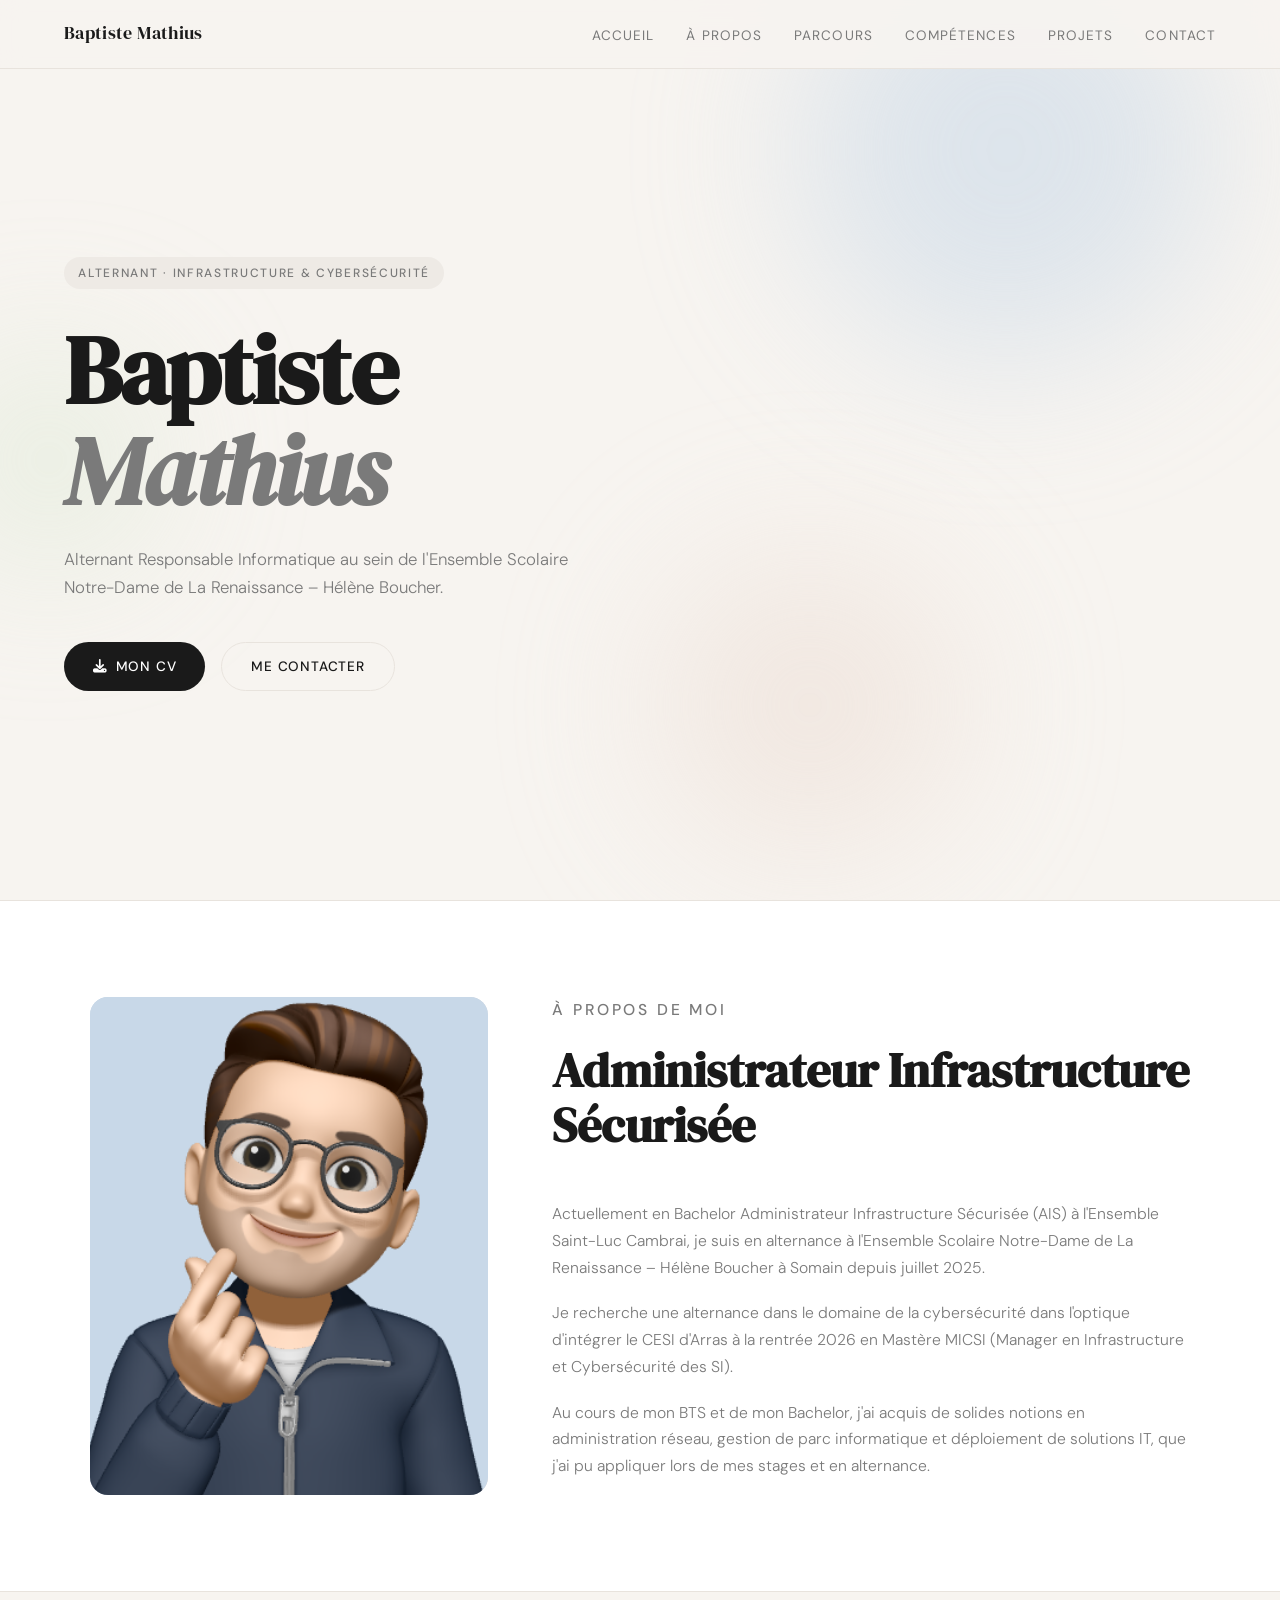
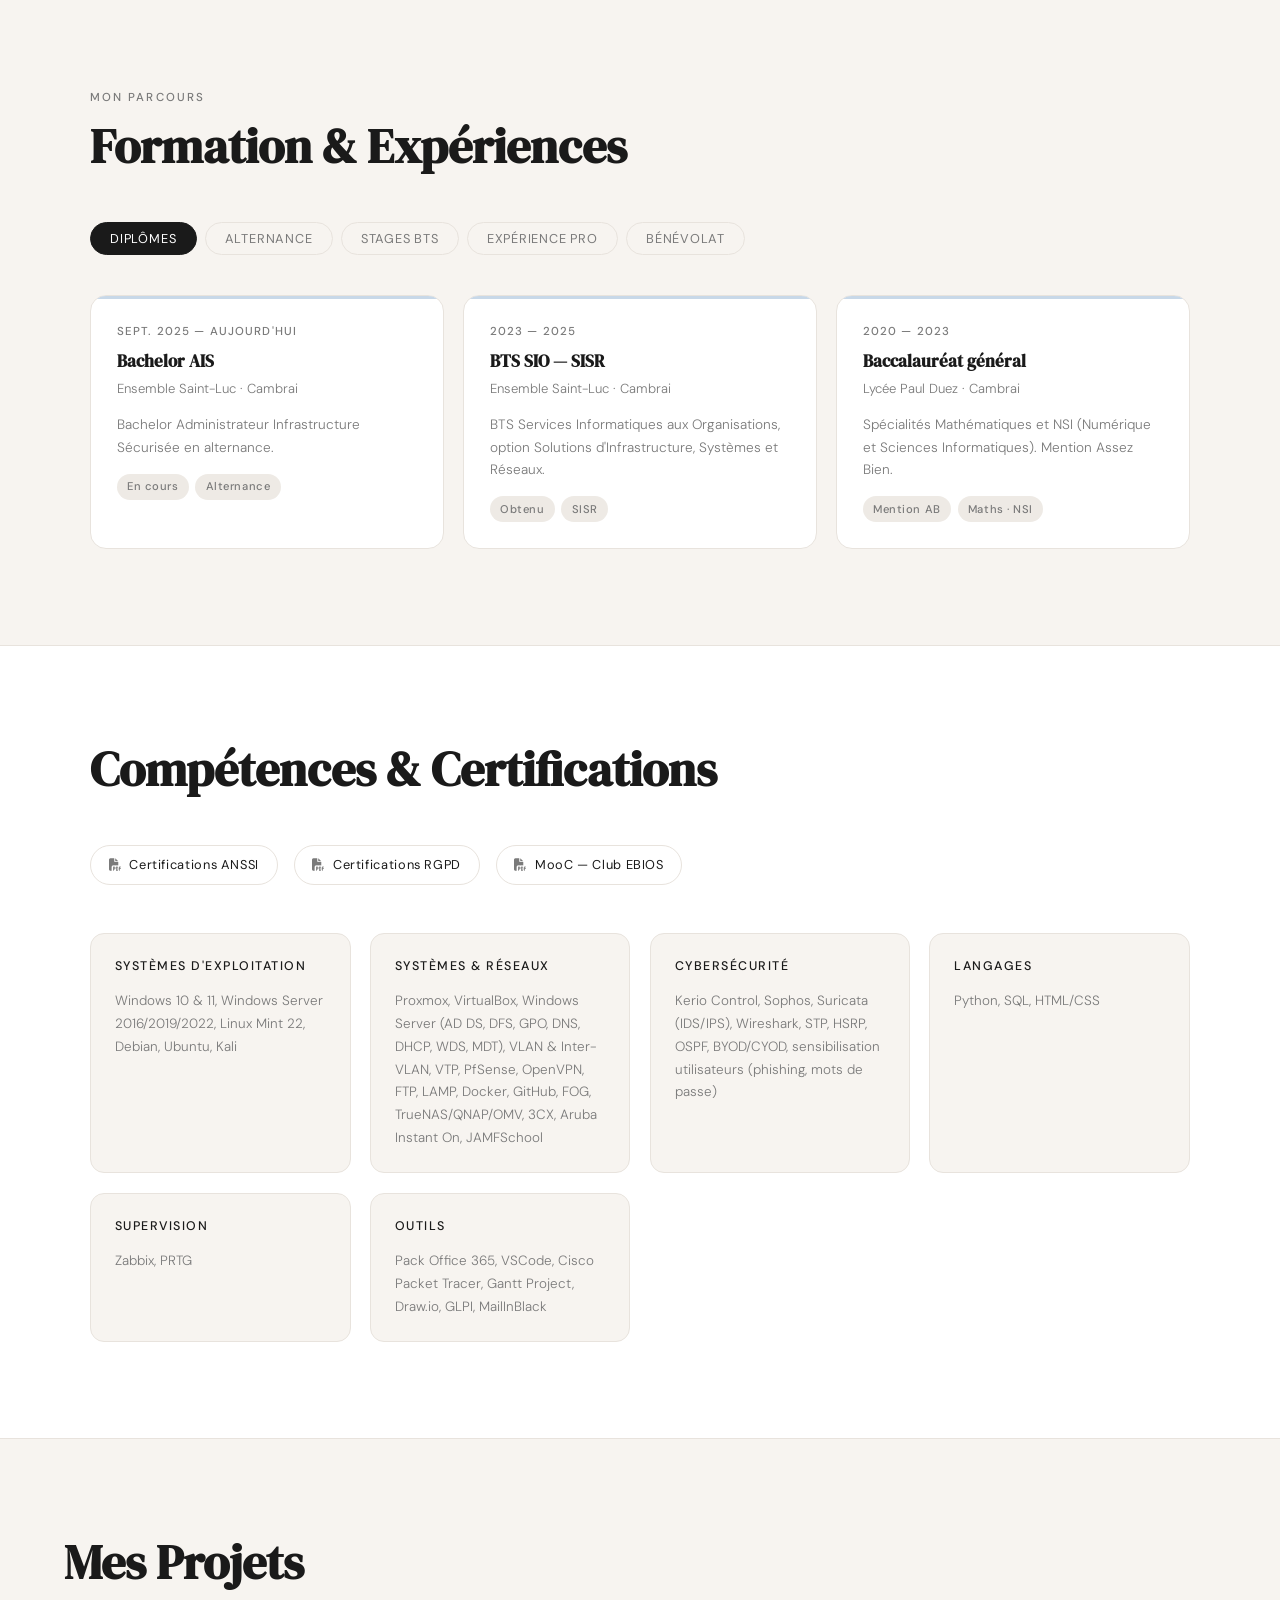
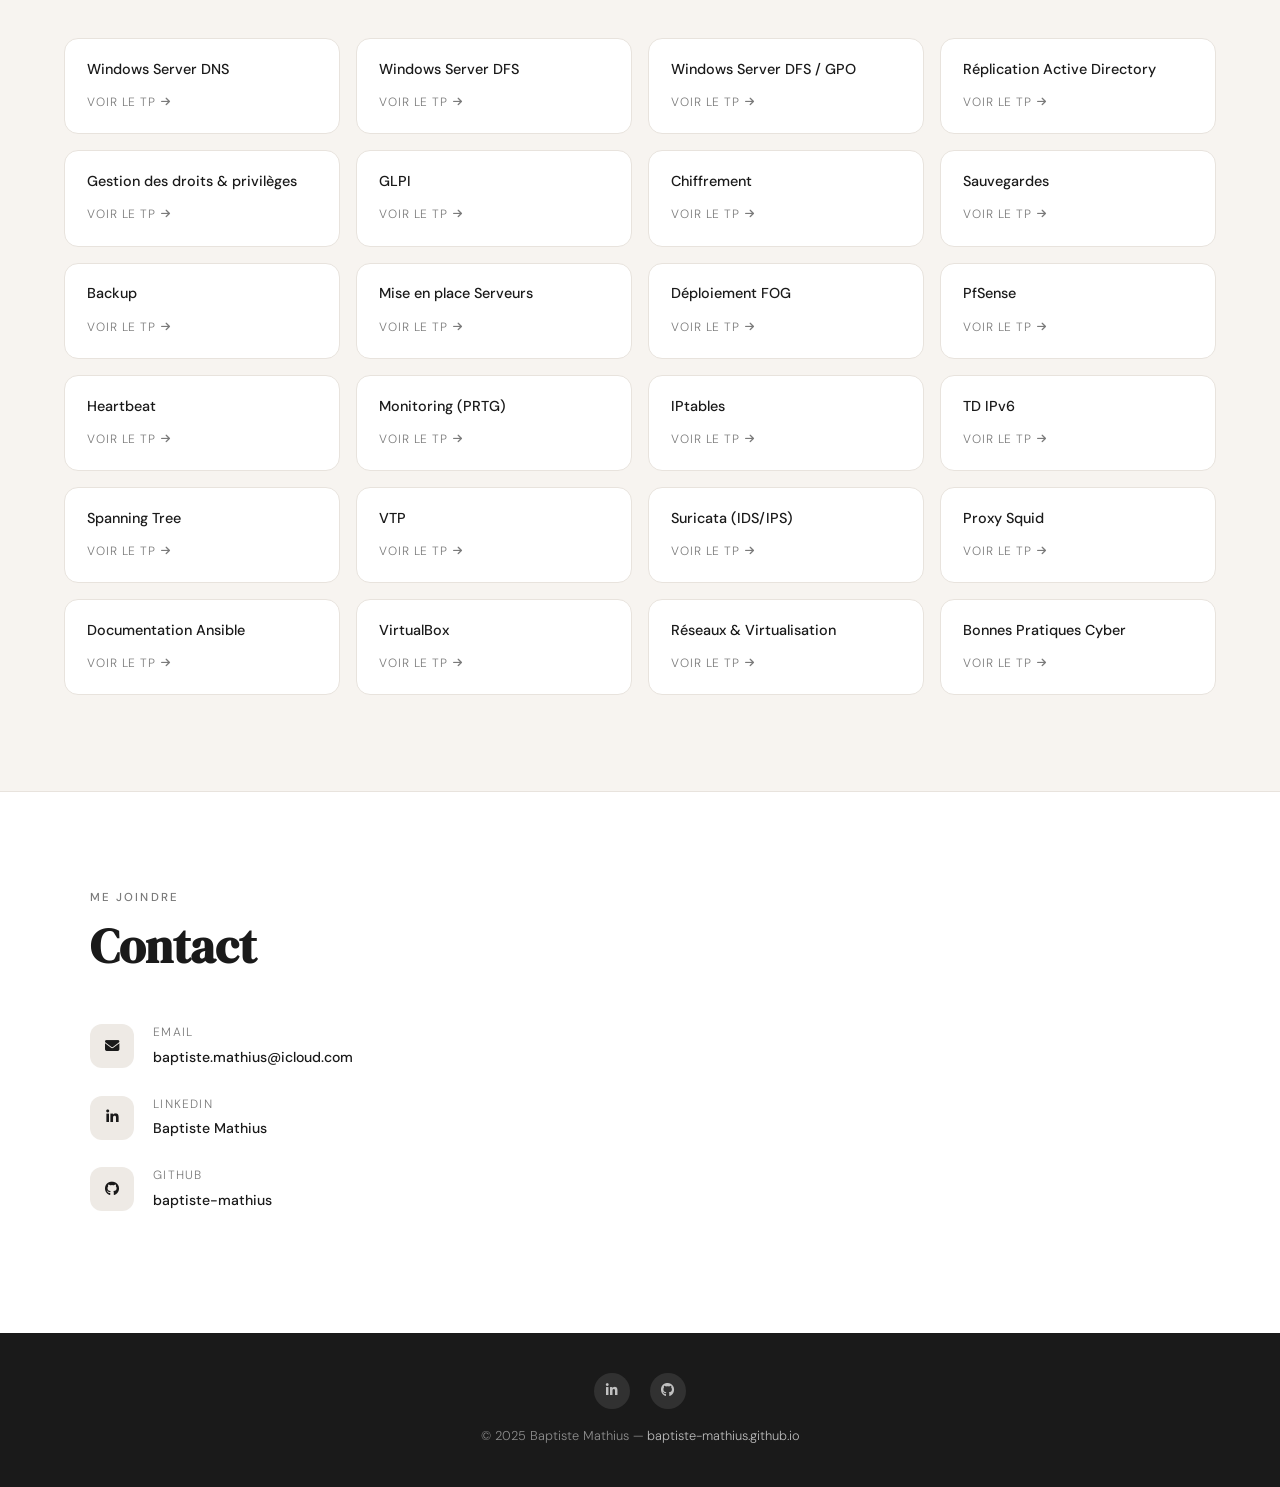
==== index.html @ 15afba42 "Update index.html" ====
<!DOCTYPE html>
<html lang="fr">
<head>
<meta charset="utf-8">
<title>Baptiste Mathius — Portfolio</title>
<meta content="width=device-width, initial-scale=1.0" name="viewport">
<link rel="preconnect" href="https://fonts.googleapis.com">
<link rel="preconnect" href="https://fonts.gstatic.com" crossorigin>
<link href="https://fonts.googleapis.com/css2?family=DM+Serif+Display:ital@0;1&family=DM+Sans:wght@300;400;500&display=swap" rel="stylesheet">
<link href="https://cdnjs.cloudflare.com/ajax/libs/font-awesome/6.4.0/css/all.min.css" rel="stylesheet">

<style>
  :root {
    --bg:        #f7f4f0;
    --surface:   #ffffff;
    --accent1:   #c8d8e8; /* bleu pastel */
    --accent2:   #d8e8d0; /* vert pastel */
    --accent3:   #ecddd4; /* pêche pastel */
    --accent4:   #e8dced; /* lavande pastel */
    --text:      #1a1a1a;
    --muted:     #7a7a7a;
    --border:    #e8e3dd;
    --tag-bg:    #eeeae5;
  }

  *, *::before, *::after { box-sizing: border-box; margin: 0; padding: 0; }

  html { scroll-behavior: smooth; }

  body {
    font-family: 'DM Sans', sans-serif;
    background: var(--bg);
    color: var(--text);
    font-weight: 300;
    line-height: 1.7;
  }

  /* ── NAV ── */
  nav {
    position: fixed;
    top: 0; left: 0; right: 0;
    z-index: 100;
    display: flex;
    align-items: center;
    justify-content: space-between;
    padding: 1.2rem 5vw;
    background: rgba(247,244,240,.92);
    backdrop-filter: blur(12px);
    border-bottom: 1px solid var(--border);
  }
  .nav-logo {
    font-family: 'DM Serif Display', serif;
    font-size: 1.1rem;
    color: var(--text);
    text-decoration: none;
    letter-spacing: .02em;
  }
  .nav-links { display: flex; gap: 2rem; list-style: none; }
  .nav-links a {
    font-size: .85rem;
    font-weight: 400;
    letter-spacing: .08em;
    text-transform: uppercase;
    color: var(--muted);
    text-decoration: none;
    transition: color .2s;
  }
  .nav-links a:hover { color: var(--text); }

  .burger { display: none; flex-direction: column; gap: 5px; cursor: pointer; }
  .burger span { display: block; width: 22px; height: 1.5px; background: var(--text); transition: .3s; }

  /* ── HERO ── */
  #home {
    min-height: 100vh;
    display: flex;
    align-items: center;
    padding: 8rem 5vw 5rem;
    position: relative;
    overflow: hidden;
  }
  .hero-blob {
    position: absolute;
    border-radius: 50%;
    filter: blur(80px);
    opacity: .55;
    pointer-events: none;
  }
  .blob1 { width: 420px; height: 420px; background: var(--accent1); top: -60px; right: 5%; }
  .blob2 { width: 300px; height: 300px; background: var(--accent3); bottom: 5%; right: 25%; }
  .blob3 { width: 200px; height: 200px; background: var(--accent2); top: 40%; left: -4%; }

  .hero-inner {
    max-width: 900px;
    position: relative;
    z-index: 1;
  }
  .hero-label {
    display: inline-block;
    font-size: .75rem;
    font-weight: 500;
    letter-spacing: .14em;
    text-transform: uppercase;
    color: var(--muted);
    background: var(--tag-bg);
    padding: .35rem .9rem;
    border-radius: 100px;
    margin-bottom: 2rem;
  }
  .hero-name {
    font-family: 'DM Serif Display', serif;
    font-size: clamp(3rem, 8vw, 6rem);
    line-height: 1.05;
    letter-spacing: -.02em;
    margin-bottom: 1.4rem;
  }
  .hero-name em { font-style: italic; color: var(--muted); }
  .hero-sub {
    font-size: 1.05rem;
    color: var(--muted);
    max-width: 540px;
    margin-bottom: 2.5rem;
  }
  .hero-actions { display: flex; gap: 1rem; flex-wrap: wrap; }
  .btn-primary {
    display: inline-flex; align-items: center; gap: .5rem;
    padding: .75rem 1.8rem;
    background: var(--text);
    color: #fff;
    font-size: .85rem;
    font-weight: 500;
    letter-spacing: .06em;
    text-transform: uppercase;
    text-decoration: none;
    border-radius: 100px;
    transition: opacity .2s;
  }
  .btn-primary:hover { opacity: .8; }
  .btn-ghost {
    display: inline-flex; align-items: center; gap: .5rem;
    padding: .75rem 1.8rem;
    background: transparent;
    color: var(--text);
    font-size: .85rem;
    font-weight: 500;
    letter-spacing: .06em;
    text-transform: uppercase;
    text-decoration: none;
    border-radius: 100px;
    border: 1px solid var(--border);
    transition: background .2s;
  }
  .btn-ghost:hover { background: var(--tag-bg); }

  /* ── SECTIONS ── */
  section { padding: 6rem 5vw; }
  .section-inner { max-width: 1100px; margin: 0 auto; }

  .section-label {
    font-size: .72rem;
    font-weight: 500;
    letter-spacing: .18em;
    text-transform: uppercase;
    color: var(--muted);
    margin-bottom: .7rem;
  }
  .section-title {
    font-family: 'DM Serif Display', serif;
    font-size: clamp(2rem, 4vw, 3rem);
    line-height: 1.15;
    margin-bottom: 3rem;
  }

  /* ── ABOUT ── */
  #about { background: var(--surface); }
  .about-grid {
    display: grid;
    grid-template-columns: 1fr 1.6fr;
    gap: 4rem;
    align-items: start;
  }
  .about-photo {
    width: 100%;
    aspect-ratio: 4/5;
    object-fit: cover;
    border-radius: 18px;
    background: var(--accent1);
    display: block;
  }
  .about-photo-placeholder {
    width: 100%;
    aspect-ratio: 4/5;
    background: linear-gradient(135deg, var(--accent1) 0%, var(--accent3) 100%);
    border-radius: 18px;
    display: flex;
    align-items: center;
    justify-content: center;
    color: var(--muted);
    font-size: 3rem;
  }
  .about-text p { color: var(--muted); margin-bottom: 1.2rem; font-size: .98rem; }
  .about-text p:last-child { margin-bottom: 0; }

  /* ── PARCOURS ── */
  #qualification { background: var(--bg); }

  .parcours-tabs {
    display: flex;
    gap: .5rem;
    margin-bottom: 2.5rem;
    flex-wrap: wrap;
  }
  .tab-btn {
    padding: .45rem 1.2rem;
    border-radius: 100px;
    border: 1px solid var(--border);
    background: transparent;
    font-family: 'DM Sans', sans-serif;
    font-size: .8rem;
    font-weight: 400;
    letter-spacing: .06em;
    color: var(--muted);
    cursor: pointer;
    transition: all .2s;
    text-transform: uppercase;
  }
  .tab-btn.active, .tab-btn:hover {
    background: var(--text);
    color: #fff;
    border-color: var(--text);
  }

  .parcours-grid {
    display: none;
    grid-template-columns: repeat(auto-fill, minmax(300px, 1fr));
    gap: 1.2rem;
  }
  .parcours-grid.visible { display: grid; }

  .card {
    background: var(--surface);
    border-radius: 16px;
    padding: 1.6rem;
    border: 1px solid var(--border);
    transition: transform .2s, box-shadow .2s;
    position: relative;
    overflow: hidden;
  }
  .card::before {
    content: '';
    position: absolute;
    top: 0; left: 0; right: 0;
    height: 3px;
    border-radius: 16px 16px 0 0;
  }
  .card-diplome::before { background: var(--accent1); }
  .card-alternance::before { background: var(--accent2); }
  .card-stage::before { background: var(--accent3); }
  .card-pro::before { background: var(--accent4); }
  .card-benevolat::before { background: linear-gradient(90deg, var(--accent1), var(--accent4)); }

  .card:hover { transform: translateY(-3px); box-shadow: 0 12px 30px rgba(0,0,0,.07); }

  .card-period {
    font-size: .72rem;
    font-weight: 500;
    letter-spacing: .1em;
    text-transform: uppercase;
    color: var(--muted);
    margin-bottom: .6rem;
  }
  .card-title {
    font-family: 'DM Serif Display', serif;
    font-size: 1.05rem;
    margin-bottom: .3rem;
    line-height: 1.3;
  }
  .card-org {
    font-size: .82rem;
    color: var(--muted);
    margin-bottom: .9rem;
  }
  .card-body { font-size: .85rem; color: var(--muted); line-height: 1.65; }
  .card-tags { display: flex; flex-wrap: wrap; gap: .4rem; margin-top: .9rem; }
  .tag {
    font-size: .7rem;
    font-weight: 500;
    letter-spacing: .05em;
    padding: .22rem .65rem;
    border-radius: 100px;
    background: var(--tag-bg);
    color: var(--muted);
  }

  /* ── COMPÉTENCES ── */
  #skill { background: var(--surface); }
  .certif-row {
    display: flex; gap: 1rem; flex-wrap: wrap; margin-bottom: 3rem;
  }
  .certif-link {
    display: inline-flex; align-items: center; gap: .5rem;
    padding: .5rem 1.1rem;
    border: 1px solid var(--border);
    border-radius: 100px;
    font-size: .8rem;
    font-weight: 400;
    letter-spacing: .05em;
    color: var(--text);
    text-decoration: none;
    transition: background .2s;
  }
  .certif-link:hover { background: var(--tag-bg); }
  .certif-link i { font-size: .75rem; color: var(--muted); }

  .skills-grid {
    display: grid;
    grid-template-columns: repeat(auto-fill, minmax(260px, 1fr));
    gap: 1.2rem;
  }
  .skill-card {
    background: var(--bg);
    border-radius: 14px;
    padding: 1.4rem 1.5rem;
    border: 1px solid var(--border);
  }
  .skill-card-title {
    font-size: .78rem;
    font-weight: 500;
    letter-spacing: .12em;
    text-transform: uppercase;
    color: var(--text);
    margin-bottom: .8rem;
  }
  .skill-card-body { font-size: .84rem; color: var(--muted); line-height: 1.7; }

  /* ── PROJETS ── */
  #service { background: var(--bg); }
  .projects-grid {
    display: grid;
    grid-template-columns: repeat(auto-fill, minmax(220px, 1fr));
    gap: 1rem;
  }
  .project-card {
    background: var(--surface);
    border-radius: 14px;
    padding: 1.3rem 1.4rem;
    border: 1px solid var(--border);
    display: flex;
    flex-direction: column;
    gap: .8rem;
    transition: transform .2s, box-shadow .2s;
    text-decoration: none;
    color: inherit;
  }
  .project-card:hover { transform: translateY(-3px); box-shadow: 0 10px 24px rgba(0,0,0,.07); }
  .project-card-title {
    font-size: .9rem;
    font-weight: 500;
    color: var(--text);
    line-height: 1.35;
  }
  .project-card-link {
    font-size: .75rem;
    letter-spacing: .07em;
    text-transform: uppercase;
    color: var(--muted);
    display: flex; align-items: center; gap: .35rem;
    text-decoration: none;
    margin-top: auto;
  }
  .project-card-link i { font-size: .65rem; }
  .project-card-link:hover { color: var(--text); }

  /* ── CONTACT ── */
  #contact { background: var(--surface); }
  .contact-inner {
    max-width: 540px;
  }
  .contact-item {
    display: flex;
    align-items: center;
    gap: 1.2rem;
    margin-bottom: 1.5rem;
  }
  .contact-icon {
    width: 44px; height: 44px;
    background: var(--tag-bg);
    border-radius: 12px;
    display: flex; align-items: center; justify-content: center;
    color: var(--text);
    flex-shrink: 0;
    font-size: .9rem;
  }
  .contact-detail { font-size: .88rem; color: var(--muted); }
  .contact-detail a { color: var(--text); text-decoration: none; font-weight: 500; }
  .contact-detail a:hover { text-decoration: underline; }

  /* ── FOOTER ── */
  footer {
    background: var(--text);
    color: rgba(255,255,255,.5);
    padding: 2.5rem 5vw;
    text-align: center;
    font-size: .8rem;
  }
  footer a { color: rgba(255,255,255,.7); text-decoration: none; }
  .footer-links { display: flex; justify-content: center; gap: 1.2rem; margin-bottom: 1rem; }
  .footer-social {
    width: 36px; height: 36px;
    border-radius: 50%;
    background: rgba(255,255,255,.1);
    display: flex; align-items: center; justify-content: center;
    color: rgba(255,255,255,.7);
    text-decoration: none;
    transition: background .2s;
    font-size: .85rem;
  }
  .footer-social:hover { background: rgba(255,255,255,.2); }

  /* ── BACK TO TOP ── */
  .back-top {
    position: fixed;
    bottom: 2rem; right: 2rem;
    width: 40px; height: 40px;
    background: var(--text);
    color: #fff;
    border-radius: 50%;
    display: flex; align-items: center; justify-content: center;
    text-decoration: none;
    font-size: .8rem;
    opacity: 0;
    pointer-events: none;
    transition: opacity .3s;
    z-index: 99;
  }
  .back-top.show { opacity: 1; pointer-events: all; }

  /* ── DIVIDER ── */
  .divider {
    border: none;
    border-top: 1px solid var(--border);
    margin: 0;
  }

  /* ── RESPONSIVE ── */
  @media (max-width: 768px) {
    nav { padding: 1rem 5vw; }
    .nav-links { display: none; position: absolute; top: 100%; left: 0; right: 0;
      flex-direction: column; background: rgba(247,244,240,.97);
      padding: 1.5rem 5vw; gap: 1.2rem; border-bottom: 1px solid var(--border); }
    .nav-links.open { display: flex; }
    .burger { display: flex; }
    .about-grid { grid-template-columns: 1fr; gap: 2rem; }
    .about-photo-placeholder { aspect-ratio: 3/2; }
  }

  /* ── ANIMATIONS ── */
  @keyframes fadeUp {
    from { opacity: 0; transform: translateY(22px); }
    to   { opacity: 1; transform: translateY(0); }
  }
  .hero-label  { animation: fadeUp .6s ease both; }
  .hero-name   { animation: fadeUp .6s .12s ease both; }
  .hero-sub    { animation: fadeUp .6s .22s ease both; }
  .hero-actions{ animation: fadeUp .6s .32s ease both; }
</style>
</head>
<body>

<!-- NAV -->
<nav id="navbar">
  <a href="#home" class="nav-logo">Baptiste Mathius</a>
  <ul class="nav-links" id="navLinks">
    <li><a href="#home">Accueil</a></li>
    <li><a href="#about">À propos</a></li>
    <li><a href="#qualification">Parcours</a></li>
    <li><a href="#skill">Compétences</a></li>
    <li><a href="#service">Projets</a></li>
    <li><a href="#contact">Contact</a></li>
  </ul>
  <div class="burger" id="burger" aria-label="Menu">
    <span></span><span></span><span></span>
  </div>
</nav>

<!-- HERO -->
<section id="home">
  <div class="hero-blob blob1"></div>
  <div class="hero-blob blob2"></div>
  <div class="hero-blob blob3"></div>
  <div class="hero-inner">
    <span class="hero-label">Alternant · Infrastructure &amp; Cybersécurité</span>
    <h1 class="hero-name">Baptiste<br><em>Mathius</em></h1>
    <p class="hero-sub">Alternant Responsable Informatique au sein de l'Ensemble Scolaire Notre-Dame de La Renaissance – Hélène Boucher.
    </p>
    <div class="hero-actions">
      <a href="CV-Baptiste_Mathius.pdf" class="btn-primary" target="_blank"><i class="fa fa-download"></i> Mon CV</a>
      <a href="#contact" class="btn-ghost">Me contacter</a>
    </div>
  </div>
</section>

<hr class="divider">

<!-- À PROPOS -->
<section id="about">
  <div class="section-inner">
    <div class="about-grid">
      <div class="about-photo-placeholder">
        <img src="img/image1.PNG" alt="Photo de Baptiste Mathius" class="about-photo" />
      </div>
      <div class="about-text">
        <p class="section-label">À propos de moi</p>
        <h2 class="section-title">Administrateur Infrastructure Sécurisée</h2>
        <p>Actuellement en Bachelor Administrateur Infrastructure Sécurisée (AIS) à l'Ensemble Saint-Luc Cambrai, je suis en alternance à l'Ensemble Scolaire Notre-Dame de La Renaissance – Hélène Boucher à Somain depuis juillet 2025.</p>
        <p>Je recherche une alternance dans le domaine de la cybersécurité dans l'optique d'intégrer le CESI d'Arras à la rentrée 2026 en Mastère MICSI (Manager en Infrastructure et Cybersécurité des SI).</p>
        <p>Au cours de mon BTS et de mon Bachelor, j'ai acquis de solides notions en administration réseau, gestion de parc informatique et déploiement de solutions IT, que j'ai pu appliquer lors de mes stages et en alternance.</p>
      </div>
    </div>
  </div>
</section>

<hr class="divider">

<!-- PARCOURS -->
<section id="qualification">
  <div class="section-inner">
    <p class="section-label">Mon parcours</p>
    <h2 class="section-title">Formation &amp; Expériences</h2>

    <div class="parcours-tabs">
      <button class="tab-btn active" data-tab="diplomes">Diplômes</button>
      <button class="tab-btn" data-tab="alternance">Alternance</button>
      <button class="tab-btn" data-tab="stages">Stages BTS</button>
      <button class="tab-btn" data-tab="pro">Expérience pro</button>
      <button class="tab-btn" data-tab="benevolat">Bénévolat</button>
    </div>

    <!-- Diplômes -->
    <div class="parcours-grid visible card-diplome" id="tab-diplomes">
      <div class="card card-diplome">
        <p class="card-period">Sept. 2025 — Aujourd'hui</p>
        <h3 class="card-title">Bachelor AIS</h3>
        <p class="card-org">Ensemble Saint-Luc · Cambrai</p>
        <p class="card-body">Bachelor Administrateur Infrastructure Sécurisée en alternance.</p>
        <div class="card-tags"><span class="tag">En cours</span><span class="tag">Alternance</span></div>
      </div>
      <div class="card card-diplome">
        <p class="card-period">2023 — 2025</p>
        <h3 class="card-title">BTS SIO — SISR</h3>
        <p class="card-org">Ensemble Saint-Luc · Cambrai</p>
        <p class="card-body">BTS Services Informatiques aux Organisations, option Solutions d'Infrastructure, Systèmes et Réseaux.</p>
        <div class="card-tags"><span class="tag">Obtenu</span><span class="tag">SISR</span></div>
      </div>
      <div class="card card-diplome">
        <p class="card-period">2020 — 2023</p>
        <h3 class="card-title">Baccalauréat général</h3>
        <p class="card-org">Lycée Paul Duez · Cambrai</p>
        <p class="card-body">Spécialités Mathématiques et NSI (Numérique et Sciences Informatiques). Mention Assez Bien.</p>
        <div class="card-tags"><span class="tag">Mention AB</span><span class="tag">Maths · NSI</span></div>
      </div>
    </div>

    <!-- Alternance -->
    <div class="parcours-grid" id="tab-alternance">
      <div class="card card-alternance" style="grid-column: 1 / -1; max-width: 680px;">
        <p class="card-period">Juillet 2025 — Aujourd'hui</p>
        <h3 class="card-title">Ensemble Scolaire Notre-Dame de La Renaissance – Hélène Boucher</h3>
        <p class="card-org">Service Informatique · Somain</p>
        <div class="card-tags" style="margin-bottom:.9rem">
          <span class="tag">Windows Server</span><span class="tag">Active Directory</span><span class="tag">DNS / DHCP</span>
          <span class="tag">WDS / MDT</span><span class="tag">GPO · KoXo</span><span class="tag">GLPI</span>
          <span class="tag">3CX</span><span class="tag">Kerio Control</span><span class="tag">Sophos</span>
          <span class="tag">Aruba Instant On</span><span class="tag">JAMFSchool</span><span class="tag">AppleSchoolManager</span>
          <span class="tag">Office 365</span><span class="tag">MailInBlack</span><span class="tag">Support N1/N2</span>
        </div>
        <p class="card-body">Ma mission au sein de l'ensemble scolaire a débuté en juillet 2025.
          Je suis en charge de l'administration de l'infrastructure informatique, de la gestion du parc et du support aux utilisateurs.<br>
          J'ai notamment assuré le déploiement des nouvelles images sous WDS/MDT, la migration des postes vers Windows 11, la mise en place de GPO pour renforcer la sécurité et optimiser la gestion des ressources, 
          ainsi que l'administration de la téléphonie IP avec 3CX.<br>
          A cela s'ajoute le déploiement de la solution MailInBlack pour la sécurisation des emails, la gestion de la solution Sophos.<br>
          Une solution de ticketing GLPI et d'inventaire du parc a été mise en place pour améliorer la gestion des demandes de support, et j'ai également participé au lancement de JAMFSchool et AppleSchoolManager pour la gestion des appareils Apple dans l'établissement.
        </p>
      </div>
    </div>

    <!-- Stages -->
    <div class="parcours-grid" id="tab-stages">
      <div class="card card-stage">
        <p class="card-period">Janv. — Fév. 2025</p>
        <h3 class="card-title">Cathelain Hermies</h3>
        <p class="card-org">Service Informatique — Stage 2ème année</p>
        <div class="card-tags" style="margin-bottom:.9rem">
          <span class="tag">Support</span><span class="tag">Masterisation</span><span class="tag">Intune</span>
          <span class="tag">Barco · Polycom</span><span class="tag">QNAP</span>
        </div>
        <p class="card-body">Pendant 1 mois au sein du Service informatique de Cathelain,
          différentes tâches m'étaient confiées comme du support, de la mise en place de poste, 
          la migration de données pour enrollement InTune, l'optimisation de la baie et la mise en 
          place de serveur NAS QNAP pour du stockage en local.</p>
      </div>
      <div class="card card-stage">
        <p class="card-period">Mai — Juin 2024</p>
        <h3 class="card-title">Lenglet Imprimeurs</h3>
        <p class="card-org">Service Informatique — Stage 1ère année</p>
        <div class="card-tags" style="margin-bottom:.9rem">
          <span class="tag">TrueNAS</span><span class="tag">Support</span><span class="tag">Windows</span>
          <span class="tag">Office 365</span><span class="tag">Réseau</span>
        </div>
        <p class="card-body">Pendant 1 mois au sein du Service informatique de l'imprimerie Lenglet,
          différentes tâches m'ont été confiées comme la remise en service de 3 serveurs NAS rackable dans la baie,
          la mise en place de backup et réplication sur un NAS hors ligne afin que les plans des bobines soient stockés dans l'usine.
          Mise en place de borne Wi-Fi pour la maintenance avec douchette relié par MAC Address.
        </p>
      </div>
    </div>

    <!-- Expérience pro -->
    <div class="parcours-grid" id="tab-pro">
      <div class="card card-pro">
        <p class="card-period">Août 2024 &amp; Août 2025</p>
        <h3 class="card-title">Lenglet Imprimeurs</h3>
        <p class="card-org">Raillencourt-Saint-Olle</p>
        <p class="card-body">Manutentionnaire &amp; nettoyage groupe d'impression.</p>
      </div>
      <div class="card card-pro">
        <p class="card-period">Juillet 2024</p>
        <h3 class="card-title">Terre de Jeux 2024</h3>
        <p class="card-org">Communauté d'Agglomération de Cambrai · Niergnies</p>
        <p class="card-body">Animation jeux sportifs dans le cadre de l'événement Terre de Jeux 2024.</p>
      </div>
    </div>

    <!-- Bénévolat -->
    <div class="parcours-grid" id="tab-benevolat">
      <div class="card card-benevolat">
        <p class="card-period">Août 2025 — Aujourd'hui</p>
        <h3 class="card-title">Football Club Provillois</h3>
        <p class="card-org">Responsable catégorie U13</p>
        <p class="card-body">Encadrement et animation des entraînements de la catégorie U13.</p>
        <div class="card-tags"><span class="tag">En cours</span></div>
        <div class="card-tags"><span class="tag">Gestion d'un groupe</span></div>
        <div class="card-tags"><span class="tag">Animation séance d'entrainement</span></div>
      </div>
      <div class="card card-benevolat">
        <p class="card-period">Août 2024 — Juin 2025</p>
        <h3 class="card-title">Football Club Provillois</h3>
        <p class="card-org">Responsable catégorie U11</p>
        <p class="card-body">Encadrement de la catégorie U11 pour la saison 2024-2025.</p>
        <div class="card-tags"><span class="tag">Gestion d'un groupe</span></div>
        <div class="card-tags"><span class="tag">Animation séance d'entrainement</span></div>
      </div>
      <div class="card card-benevolat">
        <p class="card-period">Août 2023 — Juin 2024</p>
        <h3 class="card-title">Football Club Provillois</h3>
        <p class="card-org">Responsable catégorie Débutants</p>
        <p class="card-body">Encadrement de la catégorie débutants pour la saison 2023-2024.</p>
        <div class="card-tags"><span class="tag">Gestion d'un groupe</span></div>
        <div class="card-tags"><span class="tag">Animation séance d'entrainement</span></div>
      </div>
    </div>

  </div>
</section>

<hr class="divider">

<!-- COMPÉTENCES -->
<section id="skill">
  <div class="section-inner">
    <h2 class="section-title">Compétences &amp; Certifications</h2>

    <div class="certif-row">
      <a class="certif-link" href="img/certif_anssi.pdf" target="_blank"><i class="fa fa-file-pdf"></i> Certifications ANSSI</a>
      <a class="certif-link" href="img/Certifications_RGPD.pdf" target="_blank"><i class="fa fa-file-pdf"></i> Certifications RGPD</a>
      <a class="certif-link" href="img/MOOC_EBIOS.pdf" target="_blank"><i class="fa fa-file-pdf"></i> MooC — Club EBIOS</a>
    </div>

    <div class="skills-grid">
      <div class="skill-card">
        <p class="skill-card-title">Systèmes d'exploitation</p>
        <p class="skill-card-body">Windows 10 &amp; 11, Windows Server 2016/2019/2022, Linux Mint 22, Debian, Ubuntu, Kali</p>
      </div>
      <div class="skill-card">
        <p class="skill-card-title">Systèmes &amp; Réseaux</p>
        <p class="skill-card-body">Proxmox, VirtualBox, Windows Server (AD DS, DFS, GPO, DNS, DHCP, WDS, MDT), VLAN &amp; Inter-VLAN, VTP, PfSense, OpenVPN, FTP, LAMP, Docker, GitHub, FOG, TrueNAS/QNAP/OMV, 3CX, Aruba Instant On, JAMFSchool</p>
      </div>
      <div class="skill-card">
        <p class="skill-card-title">Cybersécurité</p>
        <p class="skill-card-body">Kerio Control, Sophos, Suricata (IDS/IPS), Wireshark, STP, HSRP, OSPF, BYOD/CYOD, sensibilisation utilisateurs (phishing, mots de passe)</p>
      </div>
      <div class="skill-card">
        <p class="skill-card-title">Langages</p>
        <p class="skill-card-body">Python, SQL, HTML/CSS</p>
      </div>
      <div class="skill-card">
        <p class="skill-card-title">Supervision</p>
        <p class="skill-card-body">Zabbix, PRTG</p>
      </div>
      <div class="skill-card">
        <p class="skill-card-title">Outils</p>
        <p class="skill-card-body">Pack Office 365, VSCode, Cisco Packet Tracer, Gantt Project, Draw.io, GLPI, MailInBlack</p>
      </div>
    </div>
  </div>
</section>

<hr class="divider">

<!-- PROJETS -->
<section id="service">
    <h2 class="section-title">Mes Projets</h2>
    <div class="projects-grid">

      <div class="project-card">
        <p class="project-card-title">Windows Server DNS</p>
        <a class="project-card-link" href="img/BTS1/TD_B1_DNS.pdf" target="_blank">Voir le TP <i class="fa fa-arrow-right"></i></a>
      </div>
      <div class="project-card">
        <p class="project-card-title">Windows Server DFS</p>
        <a class="project-card-link" href="img/BTS1/TP_B2_DFS.pdf" target="_blank">Voir le TP <i class="fa fa-arrow-right"></i></a>
      </div>
      <div class="project-card">
        <p class="project-card-title">Windows Server DFS / GPO</p>
        <a class="project-card-link" href="img/BTS2/TP – DFS-GPO.pdf" target="_blank">Voir le TP <i class="fa fa-arrow-right"></i></a>
      </div>
      <div class="project-card">
        <p class="project-card-title">Réplication Active Directory</p>
        <a class="project-card-link" href="img/BTS2/TP-AD_Replication.pdf" target="_blank">Voir le TP <i class="fa fa-arrow-right"></i></a>
      </div>
      <div class="project-card">
        <p class="project-card-title">Gestion des droits &amp; privilèges</p>
        <a class="project-card-link" href="img/BTS1/TP_B3_Wserver_gestion_droit_privilege.pdf" target="_blank">Voir le TP <i class="fa fa-arrow-right"></i></a>
      </div>
      <div class="project-card">
        <p class="project-card-title">GLPI</p>
        <a class="project-card-link" href="img/BTS1/B2-GLPI.pdf" target="_blank">Voir le TP <i class="fa fa-arrow-right"></i></a>
      </div>
      <div class="project-card">
        <p class="project-card-title">Chiffrement</p>
        <a class="project-card-link" href="img/BTS1/TP_B3_Chiffrement.pdf" target="_blank">Voir le TP <i class="fa fa-arrow-right"></i></a>
      </div>
      <div class="project-card">
        <p class="project-card-title">Sauvegardes</p>
        <a class="project-card-link" href="img/BTS1/TD-TP_B1_Sauvegardes.pdf" target="_blank">Voir le TP <i class="fa fa-arrow-right"></i></a>
      </div>
      <div class="project-card">
        <p class="project-card-title">Backup</p>
        <a class="project-card-link" href="img/BTS2/B2-TP-Backup.pdf" target="_blank">Voir le TP <i class="fa fa-arrow-right"></i></a>
      </div>
      <div class="project-card">
        <p class="project-card-title">Mise en place Serveurs</p>
        <a class="project-card-link" href="img/BTS2/TP-B2-Serveurs.pdf" target="_blank">Voir le TP <i class="fa fa-arrow-right"></i></a>
      </div>
      <div class="project-card">
        <p class="project-card-title">Déploiement FOG</p>
        <a class="project-card-link" href="img/BTS2/TP - Déploiment FOG.pdf" target="_blank">Voir le TP <i class="fa fa-arrow-right"></i></a>
      </div>
      <div class="project-card">
        <p class="project-card-title">PfSense</p>
        <a class="project-card-link" href="img/BTS2/TP-B2-Pfsense.pdf" target="_blank">Voir le TP <i class="fa fa-arrow-right"></i></a>
      </div>
      <div class="project-card">
        <p class="project-card-title">Heartbeat</p>
        <a class="project-card-link" href="img/BTS2/TP-B2-Heartbeat.pdf" target="_blank">Voir le TP <i class="fa fa-arrow-right"></i></a>
      </div>
      <div class="project-card">
        <p class="project-card-title">Monitoring (PRTG)</p>
        <a class="project-card-link" href="img/BTS2/B3 - Supervision-PRTG.pdf" target="_blank">Voir le TP <i class="fa fa-arrow-right"></i></a>
      </div>
      <div class="project-card">
        <p class="project-card-title">IPtables</p>
        <a class="project-card-link" href="img/BTS2/TP - B3 - IPtables.pdf" target="_blank">Voir le TP <i class="fa fa-arrow-right"></i></a>
      </div>
      <div class="project-card">
        <p class="project-card-title">TD IPv6</p>
        <a class="project-card-link" href="img/BTS2/TP_IPV6_Luczack.pdf" target="_blank">Voir le TP <i class="fa fa-arrow-right"></i></a>
      </div>
      <div class="project-card">
        <p class="project-card-title">Spanning Tree</p>
        <a class="project-card-link" href="img/BTS2/B3-STP-MATHIUS-Baptiste.pdf" target="_blank">Voir le TP <i class="fa fa-arrow-right"></i></a>
      </div>
      <div class="project-card">
        <p class="project-card-title">VTP</p>
        <a class="project-card-link" href="img/BTS1/B2-VTP-Baptiste-Ugo.pdf" target="_blank">Voir le TP <i class="fa fa-arrow-right"></i></a>
      </div>
      <div class="project-card">
        <p class="project-card-title">Suricata (IDS/IPS)</p>
        <a class="project-card-link" href="img/BTS2/TP - B3 - IDS_IPS.pdf" target="_blank">Voir le TP <i class="fa fa-arrow-right"></i></a>
      </div>
      <div class="project-card">
        <p class="project-card-title">Proxy Squid</p>
        <a class="project-card-link" href="img/BTS2/TP-B2-Proxy_Squid.pdf" target="_blank">Voir le TP <i class="fa fa-arrow-right"></i></a>
      </div>
      <div class="project-card">
        <p class="project-card-title">Documentation Ansible</p>
        <a class="project-card-link" href="img/BTS2/Documentation Ansible.pdf" target="_blank">Voir le TP <i class="fa fa-arrow-right"></i></a>
      </div>
      <div class="project-card">
        <p class="project-card-title">VirtualBox</p>
        <a class="project-card-link" href="img/BTS1/TP_B1_Prise_en_main_VirtualBox.pdf" target="_blank">Voir le TP <i class="fa fa-arrow-right"></i></a>
      </div>
      <div class="project-card">
        <p class="project-card-title">Réseaux &amp; Virtualisation</p>
        <a class="project-card-link" href="img/BTS1/TP_B1_mise_en_réseau_VM.pdf" target="_blank">Voir le TP <i class="fa fa-arrow-right"></i></a>
      </div>
      <div class="project-card">
        <p class="project-card-title">Bonnes Pratiques Cyber</p>
        <a class="project-card-link" href="img/BTS1/TP_B3_Bonnes_pratiques_cyber.pdf" target="_blank">Voir le TP <i class="fa fa-arrow-right"></i></a>
      </div>

    </div>
  </div>
</section>

<hr class="divider">

<!-- CONTACT -->
<section id="contact">
  <div class="section-inner">
    <p class="section-label">Me joindre</p>
    <h2 class="section-title">Contact</h2>
    <div class="contact-inner">
      <div class="contact-item">
        <div class="contact-icon"><i class="fa fa-envelope"></i></div>
        <div class="contact-detail">
          <div style="font-size:.75rem;color:var(--muted);text-transform:uppercase;letter-spacing:.1em;margin-bottom:.2rem">Email</div>
          <a href="mailto:baptiste.mathius@icloud.com">baptiste.mathius@icloud.com</a>
        </div>
      </div>
      <div class="contact-item">
        <div class="contact-icon"><i class="fab fa-linkedin-in"></i></div>
        <div class="contact-detail">
          <div style="font-size:.75rem;color:var(--muted);text-transform:uppercase;letter-spacing:.1em;margin-bottom:.2rem">LinkedIn</div>
          <a href="https://www.linkedin.com/in/baptiste-mathius/" target="_blank">Baptiste Mathius</a>
        </div>
      </div>
      <div class="contact-item">
        <div class="contact-icon"><i class="fab fa-github"></i></div>
        <div class="contact-detail">
          <div style="font-size:.75rem;color:var(--muted);text-transform:uppercase;letter-spacing:.1em;margin-bottom:.2rem">GitHub</div>
          <a href="https://github.com/baptiste-mathius" target="_blank">baptiste-mathius</a>
        </div>
      </div>
    </div>
  </div>
</section>

<!-- FOOTER -->
<footer>
  <div class="footer-links" style="margin-bottom:1rem">
    <a class="footer-social" href="https://www.linkedin.com/in/baptiste-mathius/" target="_blank"><i class="fab fa-linkedin-in"></i></a>
    <a class="footer-social" href="https://github.com/baptiste-mathius" target="_blank"><i class="fab fa-github"></i></a>
  </div>
  <p>&copy; 2025 Baptiste Mathius — <a href="#">baptiste-mathius.github.io</a></p>
</footer>

<!-- BACK TO TOP -->
<a href="#home" class="back-top" id="backTop"><i class="fa fa-arrow-up"></i></a>

<script>
  // Burger menu
  const burger = document.getElementById('burger');
  const navLinks = document.getElementById('navLinks');
  burger.addEventListener('click', () => navLinks.classList.toggle('open'));
  navLinks.querySelectorAll('a').forEach(a => a.addEventListener('click', () => navLinks.classList.remove('open')));

  // Back to top
  const backTop = document.getElementById('backTop');
  window.addEventListener('scroll', () => {
    backTop.classList.toggle('show', window.scrollY > 400);
  });

  // Parcours tabs
  document.querySelectorAll('.tab-btn').forEach(btn => {
    btn.addEventListener('click', () => {
      document.querySelectorAll('.tab-btn').forEach(b => b.classList.remove('active'));
      document.querySelectorAll('.parcours-grid').forEach(g => g.classList.remove('visible'));
      btn.classList.add('active');
      document.getElementById('tab-' + btn.dataset.tab).classList.add('visible');
    });
  });
</script>

</body>
</html>
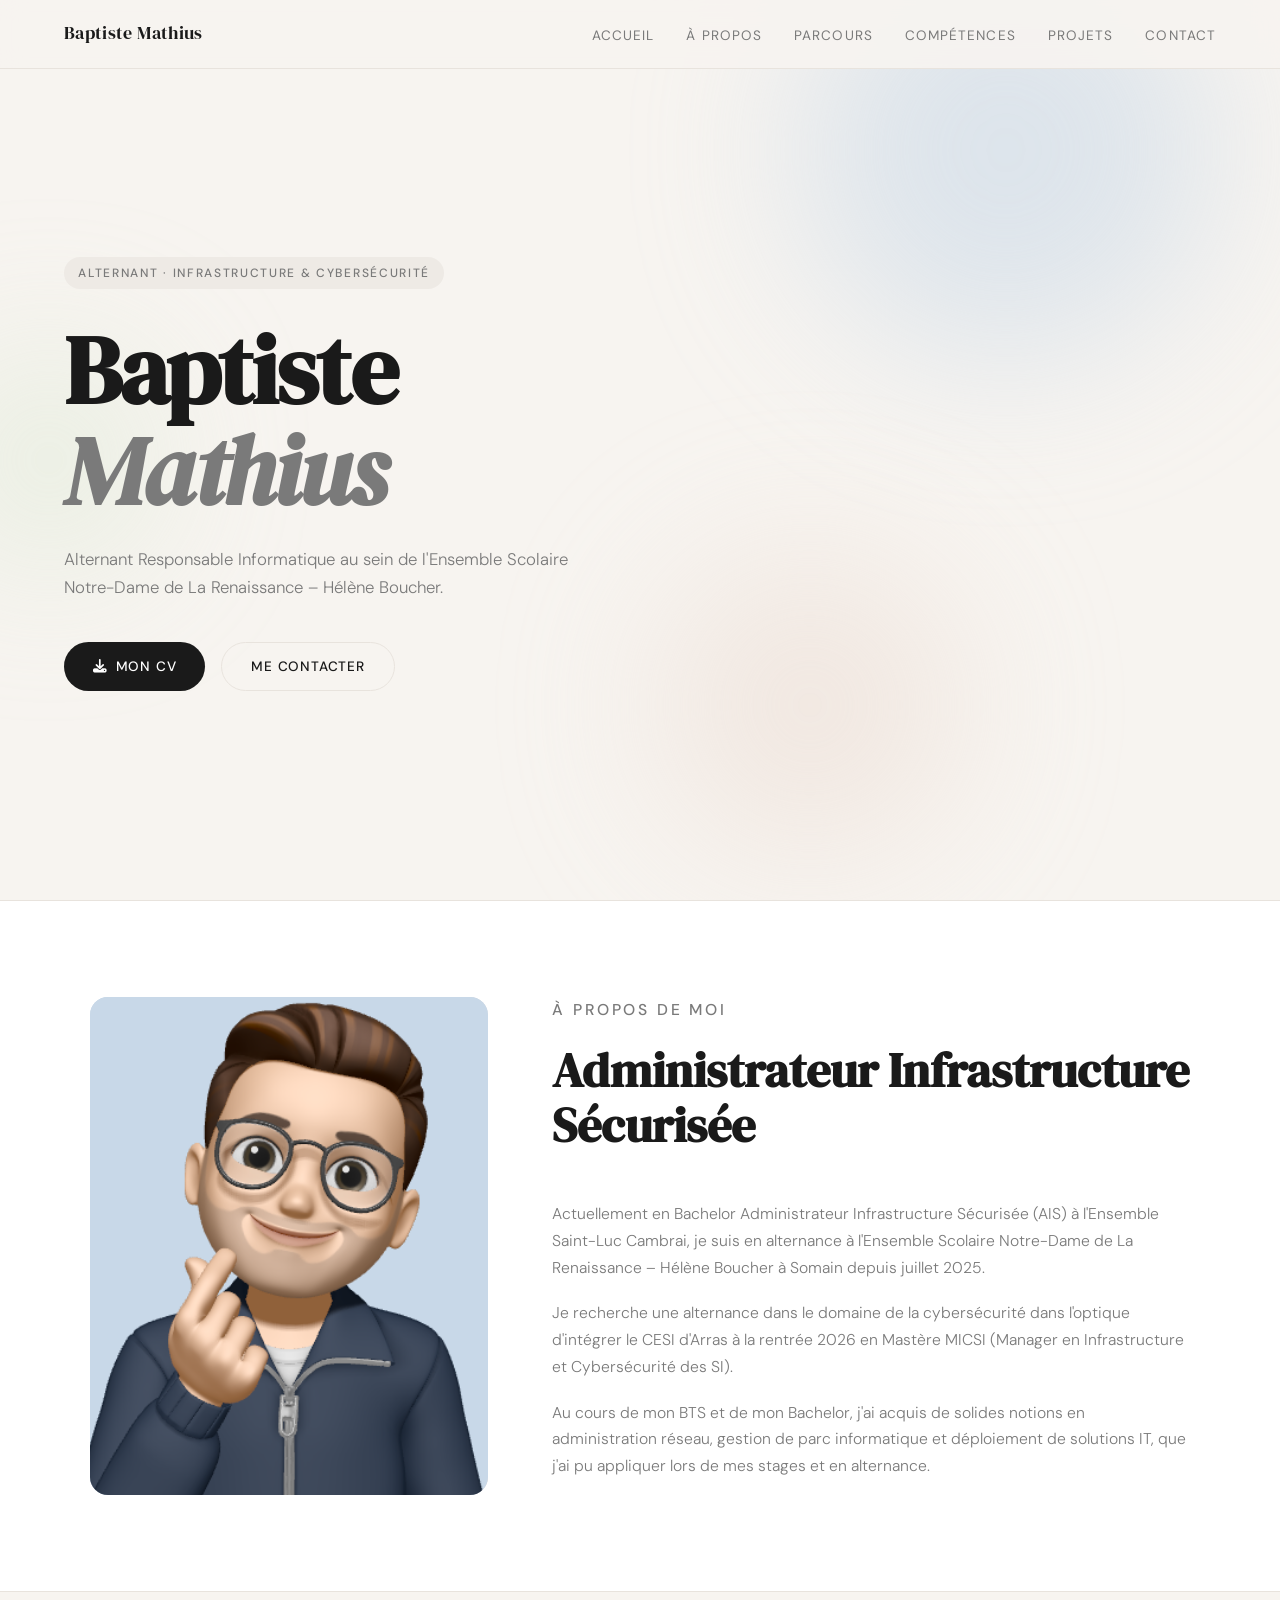
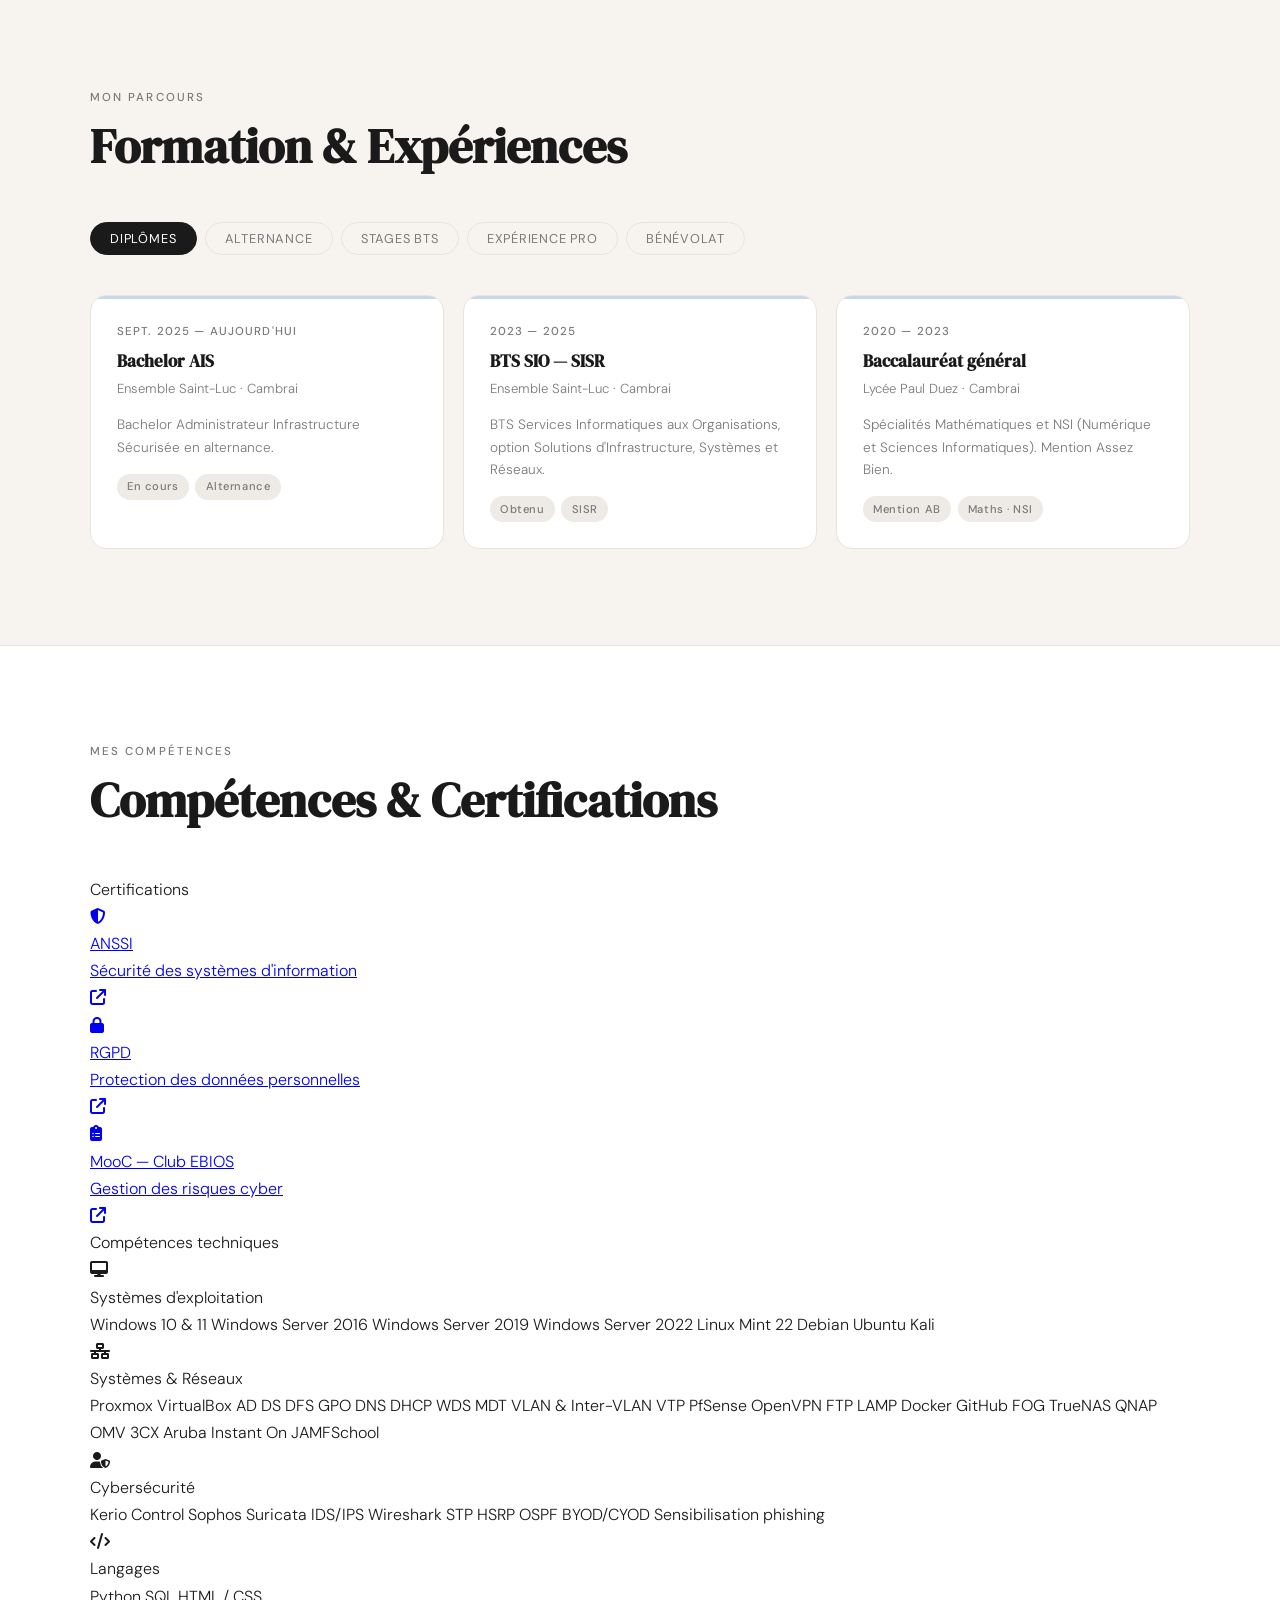
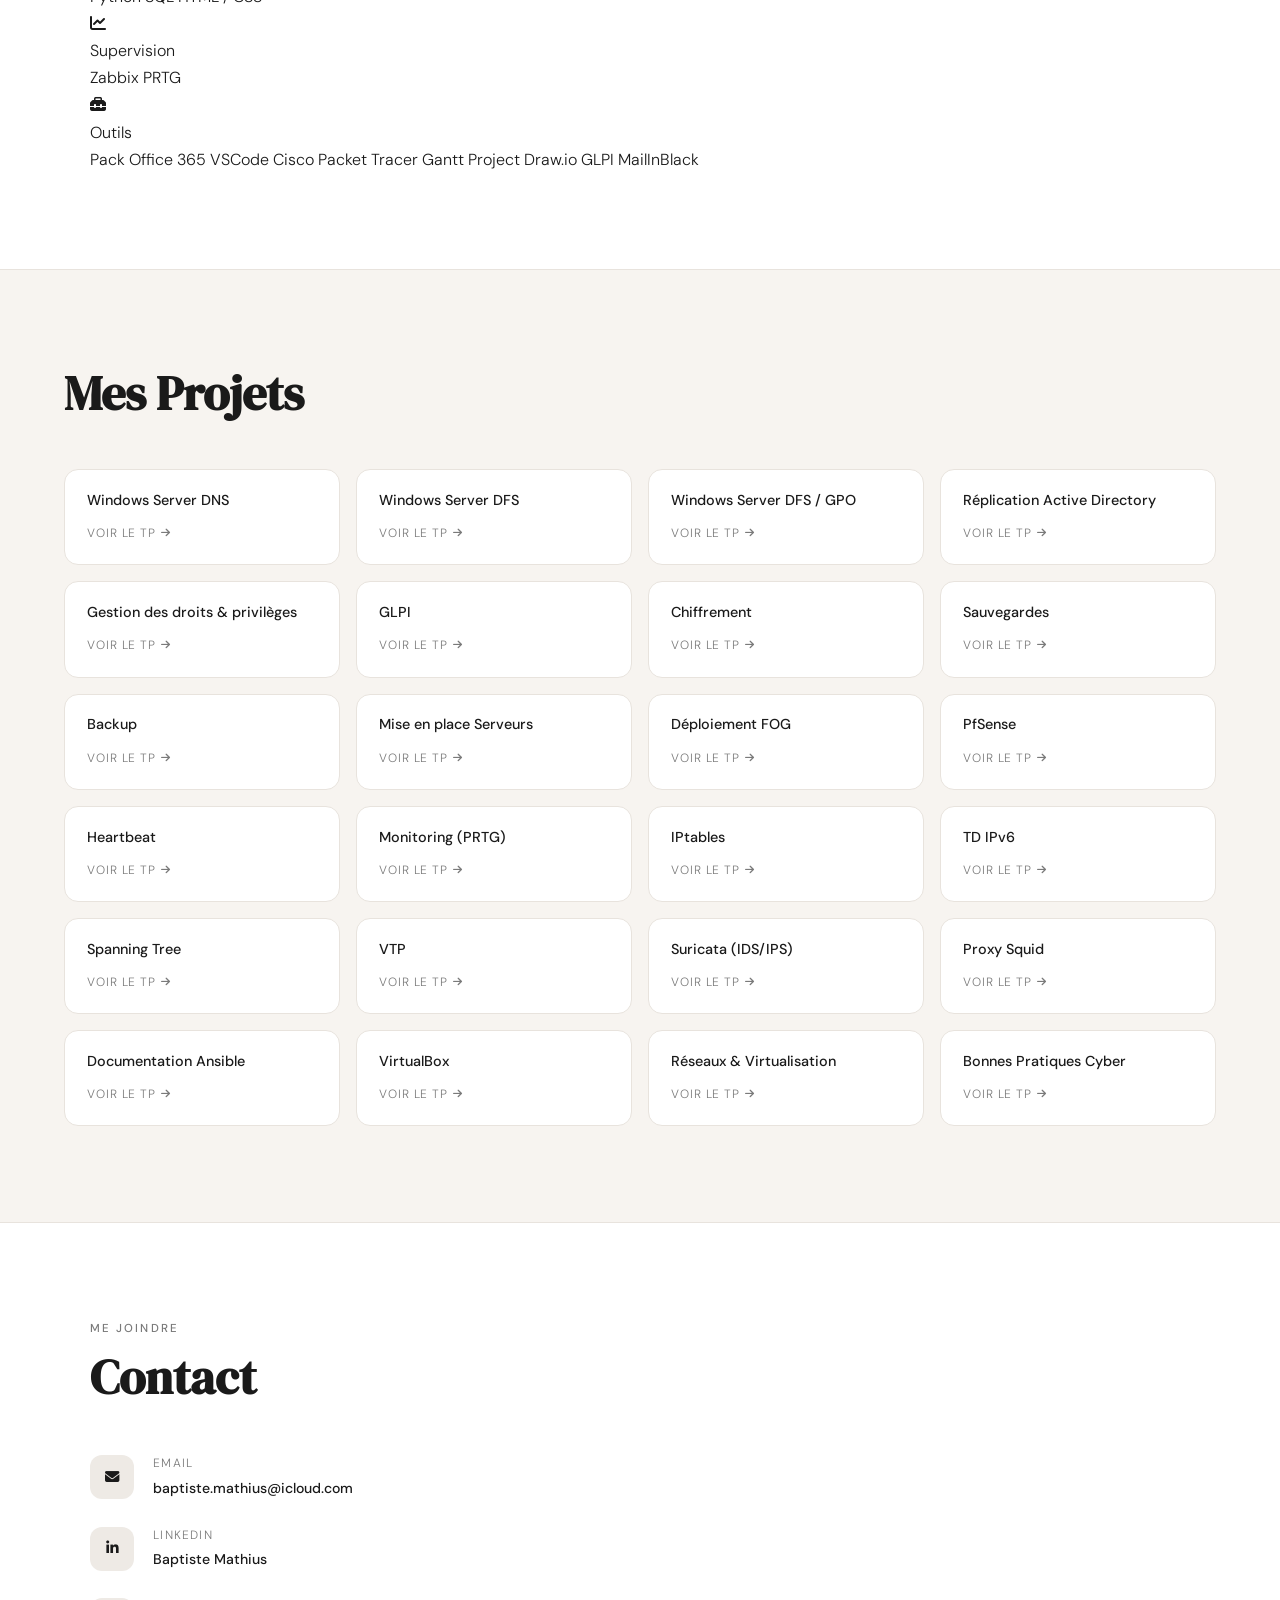
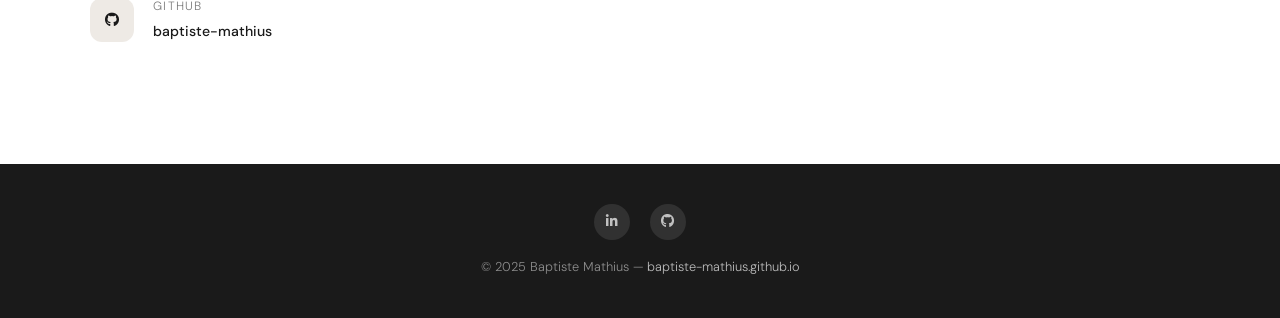
==== commit 64aac69f: "Update index.html" ====
--- a/index.html
+++ b/index.html
@@ -494,7 +494,7 @@
     <p class="hero-sub">Alternant Responsable Informatique au sein de l'Ensemble Scolaire Notre-Dame de La Renaissance – Hélène Boucher.
     </p>
     <div class="hero-actions">
-      <a href="CV-Baptiste_Mathius.pdf" class="btn-primary" target="_blank"><i class="fa fa-download"></i> Mon CV</a>
+      <a href="https://drive.google.com/file/d/1v2YHItDVs7hJQDMPcbA8fh0SNO_LCig7/view?usp=drivesdk" class="btn-primary" target="_blank"><i class="fa fa-download"></i> Mon CV</a>
       <a href="#contact" class="btn-ghost">Me contacter</a>
     </div>
   </div>
@@ -601,7 +601,7 @@
       </div>
       <div class="card card-stage">
         <p class="card-period">Mai — Juin 2024</p>
-        <h3 class="card-title">Lenglet Imprimeurs</h3>
+        <h3 class="card-title">Riccobono Technology (anciennement Lenglet Imprimeurs)</h3>
         <p class="card-org">Service Informatique — Stage 1ère année</p>
         <div class="card-tags" style="margin-bottom:.9rem">
           <span class="tag">TrueNAS</span><span class="tag">Support</span><span class="tag">Windows</span>
@@ -619,7 +619,7 @@
     <div class="parcours-grid" id="tab-pro">
       <div class="card card-pro">
         <p class="card-period">Août 2024 &amp; Août 2025</p>
-        <h3 class="card-title">Lenglet Imprimeurs</h3>
+        <h3 class="card-title">Riccobono Technology (anciennement Lenglet Imprimeurs)</h3>
         <p class="card-org">Raillencourt-Saint-Olle</p>
         <p class="card-body">Manutentionnaire &amp; nettoyage groupe d'impression.</p>
       </div>
@@ -627,7 +627,7 @@
         <p class="card-period">Juillet 2024</p>
         <h3 class="card-title">Terre de Jeux 2024</h3>
         <p class="card-org">Communauté d'Agglomération de Cambrai · Niergnies</p>
-        <p class="card-body">Animation jeux sportifs dans le cadre de l'événement Terre de Jeux 2024.</p>
+        <p class="card-body">Animation jeux sportifs dans le cadre des Jeux Olympiques de Paris 2024.</p>
       </div>
     </div>
 
@@ -637,26 +637,42 @@
         <p class="card-period">Août 2025 — Aujourd'hui</p>
         <h3 class="card-title">Football Club Provillois</h3>
         <p class="card-org">Responsable catégorie U13</p>
-        <p class="card-body">Encadrement et animation des entraînements de la catégorie U13.</p>
-        <div class="card-tags"><span class="tag">En cours</span></div>
-        <div class="card-tags"><span class="tag">Gestion d'un groupe</span></div>
-        <div class="card-tags"><span class="tag">Animation séance d'entrainement</span></div>
+        <p class="card-body">Encadrement et animation des entraînements de la catégorie U13.
+        <br>Introduction des notions plus complexe (tactiques, placements et transitions).
+        <br>Encadrement d’adolescents : autorité, pédagogie et écoute.
+        <br>Gestion de l’évolution individuelle des joueurs (postes, progression).
+        </p>
+       <div class="card-tags"><span class="tag">Travail d’équipe</span></div>
+        <div class="card-tags"><span class="tag">Leadership</span></div>
+        <div class="card-tags"><span class="tag">Organisation & rigueur</span></div>
       </div>
       <div class="card card-benevolat">
         <p class="card-period">Août 2024 — Juin 2025</p>
         <h3 class="card-title">Football Club Provillois</h3>
         <p class="card-org">Responsable catégorie U11</p>
-        <p class="card-body">Encadrement de la catégorie U11 pour la saison 2024-2025.</p>
-        <div class="card-tags"><span class="tag">Gestion d'un groupe</span></div>
-        <div class="card-tags"><span class="tag">Animation séance d'entrainement</span></div>
+        <p class="card-body">Encadrement de la catégorie U11 pour la saison 2024-2025.
+          <br>Introduction des premières notions tactiques simples.
+          <br>Préparation et gestion de matchs U11.
+        </p>
+        <div class="card-tags"><span class="tag">Travail d’équipe</span></div>
+        <div class="card-tags"><span class="tag">Leadership</span></div>
+        <div class="card-tags"><span class="tag">Organisation & rigueur</span></div>
+        <div class="card-tags"><span class="tag">Adaptation à différents publics</span></div>
       </div>
       <div class="card card-benevolat">
         <p class="card-period">Août 2023 — Juin 2024</p>
         <h3 class="card-title">Football Club Provillois</h3>
         <p class="card-org">Responsable catégorie Débutants</p>
-        <p class="card-body">Encadrement de la catégorie débutants pour la saison 2023-2024.</p>
-        <div class="card-tags"><span class="tag">Gestion d'un groupe</span></div>
-        <div class="card-tags"><span class="tag">Animation séance d'entrainement</span></div>
+        <p class="card-body">Encadrement de la catégorie débutants pour la saison 2023-2024.
+          <br> Organisation de plateaux u8-u9. 
+          <br>Introduction aux valeurs sportives (respect, fair-play, écoute)
+          <br>Apprentissage des bases du football adapté aux plus jeunes.
+          <br>Gestion de groupes très jeunes, nécessitant patience et accompagnement individuel.
+        </p>
+        <div class="card-tags"><span class="tag">Travail d’équipe</span></div>
+        <div class="card-tags"><span class="tag">Leadership</span></div>
+        <div class="card-tags"><span class="tag">Organisation & rigueur</span></div>
+        <div class="card-tags"><span class="tag">Pédagogie</span></div>
       </div>
     </div>
 
@@ -668,44 +684,155 @@
 <!-- COMPÉTENCES -->
 <section id="skill">
   <div class="section-inner">
+    <p class="section-label">Mes compétences</p>
     <h2 class="section-title">Compétences &amp; Certifications</h2>
 
-    <div class="certif-row">
-      <a class="certif-link" href="img/certif_anssi.pdf" target="_blank"><i class="fa fa-file-pdf"></i> Certifications ANSSI</a>
-      <a class="certif-link" href="img/Certifications_RGPD.pdf" target="_blank"><i class="fa fa-file-pdf"></i> Certifications RGPD</a>
-      <a class="certif-link" href="img/MOOC_EBIOS.pdf" target="_blank"><i class="fa fa-file-pdf"></i> MooC — Club EBIOS</a>
-    </div>
-
-    <div class="skills-grid">
-      <div class="skill-card">
-        <p class="skill-card-title">Systèmes d'exploitation</p>
-        <p class="skill-card-body">Windows 10 &amp; 11, Windows Server 2016/2019/2022, Linux Mint 22, Debian, Ubuntu, Kali</p>
-      </div>
-      <div class="skill-card">
-        <p class="skill-card-title">Systèmes &amp; Réseaux</p>
-        <p class="skill-card-body">Proxmox, VirtualBox, Windows Server (AD DS, DFS, GPO, DNS, DHCP, WDS, MDT), VLAN &amp; Inter-VLAN, VTP, PfSense, OpenVPN, FTP, LAMP, Docker, GitHub, FOG, TrueNAS/QNAP/OMV, 3CX, Aruba Instant On, JAMFSchool</p>
-      </div>
-      <div class="skill-card">
-        <p class="skill-card-title">Cybersécurité</p>
-        <p class="skill-card-body">Kerio Control, Sophos, Suricata (IDS/IPS), Wireshark, STP, HSRP, OSPF, BYOD/CYOD, sensibilisation utilisateurs (phishing, mots de passe)</p>
-      </div>
-      <div class="skill-card">
-        <p class="skill-card-title">Langages</p>
-        <p class="skill-card-body">Python, SQL, HTML/CSS</p>
-      </div>
-      <div class="skill-card">
-        <p class="skill-card-title">Supervision</p>
-        <p class="skill-card-body">Zabbix, PRTG</p>
-      </div>
-      <div class="skill-card">
-        <p class="skill-card-title">Outils</p>
-        <p class="skill-card-body">Pack Office 365, VSCode, Cisco Packet Tracer, Gantt Project, Draw.io, GLPI, MailInBlack</p>
-      </div>
+    <!-- Certifications -->
+    <p class="skills-section-label">Certifications</p>
+    <div class="certif-grid">
+      <a class="certif-card" href="img/certif_anssi.pdf" target="_blank">
+        <div class="certif-icon blue"><i class="fa fa-shield-halved"></i></div>
+        <div>
+          <p class="certif-name">ANSSI</p>
+          <p class="certif-sub">Sécurité des systèmes d'information</p>
+        </div>
+        <span class="certif-arrow"><i class="fa fa-arrow-up-right-from-square"></i></span>
+      </a>
+      <a class="certif-card" href="img/Certifications_RGPD.pdf" target="_blank">
+        <div class="certif-icon peach"><i class="fa fa-lock"></i></div>
+        <div>
+          <p class="certif-name">RGPD</p>
+          <p class="certif-sub">Protection des données personnelles</p>
+        </div>
+        <span class="certif-arrow"><i class="fa fa-arrow-up-right-from-square"></i></span>
+      </a>
+      <a class="certif-card" href="img/MOOC_EBIOS.pdf" target="_blank">
+        <div class="certif-icon green"><i class="fa fa-clipboard-list"></i></div>
+        <div>
+          <p class="certif-name">MooC — Club EBIOS</p>
+          <p class="certif-sub">Gestion des risques cyber</p>
+        </div>
+        <span class="certif-arrow"><i class="fa fa-arrow-up-right-from-square"></i></span>
+      </a>
+    </div>
+
+    <!-- Compétences techniques -->
+    <p class="skills-section-label">Compétences techniques</p>
+    <div class="skills-grid-new">
+
+      <div class="skill-card-new">
+        <div class="skill-card-header">
+          <div class="skill-card-ico blue"><i class="fa fa-desktop"></i></div>
+          <span class="skill-card-name">Systèmes d'exploitation</span>
+        </div>
+        <div class="skill-tags">
+          <span class="skill-tag">Windows 10 &amp; 11</span>
+          <span class="skill-tag">Windows Server 2016</span>
+          <span class="skill-tag">Windows Server 2019</span>
+          <span class="skill-tag">Windows Server 2022</span>
+          <span class="skill-tag">Linux Mint 22</span>
+          <span class="skill-tag">Debian</span>
+          <span class="skill-tag">Ubuntu</span>
+          <span class="skill-tag">Kali</span>
+        </div>
+      </div>
+
+      <div class="skill-card-new">
+        <div class="skill-card-header">
+          <div class="skill-card-ico green"><i class="fa fa-network-wired"></i></div>
+          <span class="skill-card-name">Systèmes &amp; Réseaux</span>
+        </div>
+        <div class="skill-tags">
+          <span class="skill-tag">Proxmox</span>
+          <span class="skill-tag">VirtualBox</span>
+          <span class="skill-tag">AD DS</span>
+          <span class="skill-tag">DFS</span>
+          <span class="skill-tag">GPO</span>
+          <span class="skill-tag">DNS</span>
+          <span class="skill-tag">DHCP</span>
+          <span class="skill-tag">WDS</span>
+          <span class="skill-tag">MDT</span>
+          <span class="skill-tag">VLAN &amp; Inter-VLAN</span>
+          <span class="skill-tag">VTP</span>
+          <span class="skill-tag">PfSense</span>
+          <span class="skill-tag">OpenVPN</span>
+          <span class="skill-tag">FTP</span>
+          <span class="skill-tag">LAMP</span>
+          <span class="skill-tag">Docker</span>
+          <span class="skill-tag">GitHub</span>
+          <span class="skill-tag">FOG</span>
+          <span class="skill-tag">TrueNAS</span>
+          <span class="skill-tag">QNAP</span>
+          <span class="skill-tag">OMV</span>
+          <span class="skill-tag">3CX</span>
+          <span class="skill-tag">Aruba Instant On</span>
+          <span class="skill-tag">JAMFSchool</span>
+        </div>
+      </div>
+
+      <div class="skill-card-new">
+        <div class="skill-card-header">
+          <div class="skill-card-ico peach"><i class="fa fa-user-shield"></i></div>
+          <span class="skill-card-name">Cybersécurité</span>
+        </div>
+        <div class="skill-tags">
+          <span class="skill-tag">Kerio Control</span>
+          <span class="skill-tag">Sophos</span>
+          <span class="skill-tag">Suricata IDS/IPS</span>
+          <span class="skill-tag">Wireshark</span>
+          <span class="skill-tag">STP</span>
+          <span class="skill-tag">HSRP</span>
+          <span class="skill-tag">OSPF</span>
+          <span class="skill-tag">BYOD/CYOD</span>
+          <span class="skill-tag">Sensibilisation phishing</span>
+        </div>
+      </div>
+
+      <div class="skill-card-new">
+        <div class="skill-card-header">
+          <div class="skill-card-ico lavend"><i class="fa fa-code"></i></div>
+          <span class="skill-card-name">Langages</span>
+        </div>
+        <div class="skill-tags">
+          <span class="skill-tag">Python</span>
+          <span class="skill-tag">SQL</span>
+          <span class="skill-tag">HTML / CSS</span>
+        </div>
+      </div>
+
+      <div class="skill-card-new">
+        <div class="skill-card-header">
+          <div class="skill-card-ico amber"><i class="fa fa-chart-line"></i></div>
+          <span class="skill-card-name">Supervision</span>
+        </div>
+        <div class="skill-tags">
+          <span class="skill-tag">Zabbix</span>
+          <span class="skill-tag">PRTG</span>
+        </div>
+      </div>
+
+      <div class="skill-card-new">
+        <div class="skill-card-header">
+          <div class="skill-card-ico gray"><i class="fa fa-toolbox"></i></div>
+          <span class="skill-card-name">Outils</span>
+        </div>
+        <div class="skill-tags">
+          <span class="skill-tag">Pack Office 365</span>
+          <span class="skill-tag">VSCode</span>
+          <span class="skill-tag">Cisco Packet Tracer</span>
+          <span class="skill-tag">Gantt Project</span>
+          <span class="skill-tag">Draw.io</span>
+          <span class="skill-tag">GLPI</span>
+          <span class="skill-tag">MailInBlack</span>
+        </div>
+      </div>
+
     </div>
   </div>
 </section>
 
 <hr class="divider">
+
 
 <!-- PROJETS -->
 <section id="service">
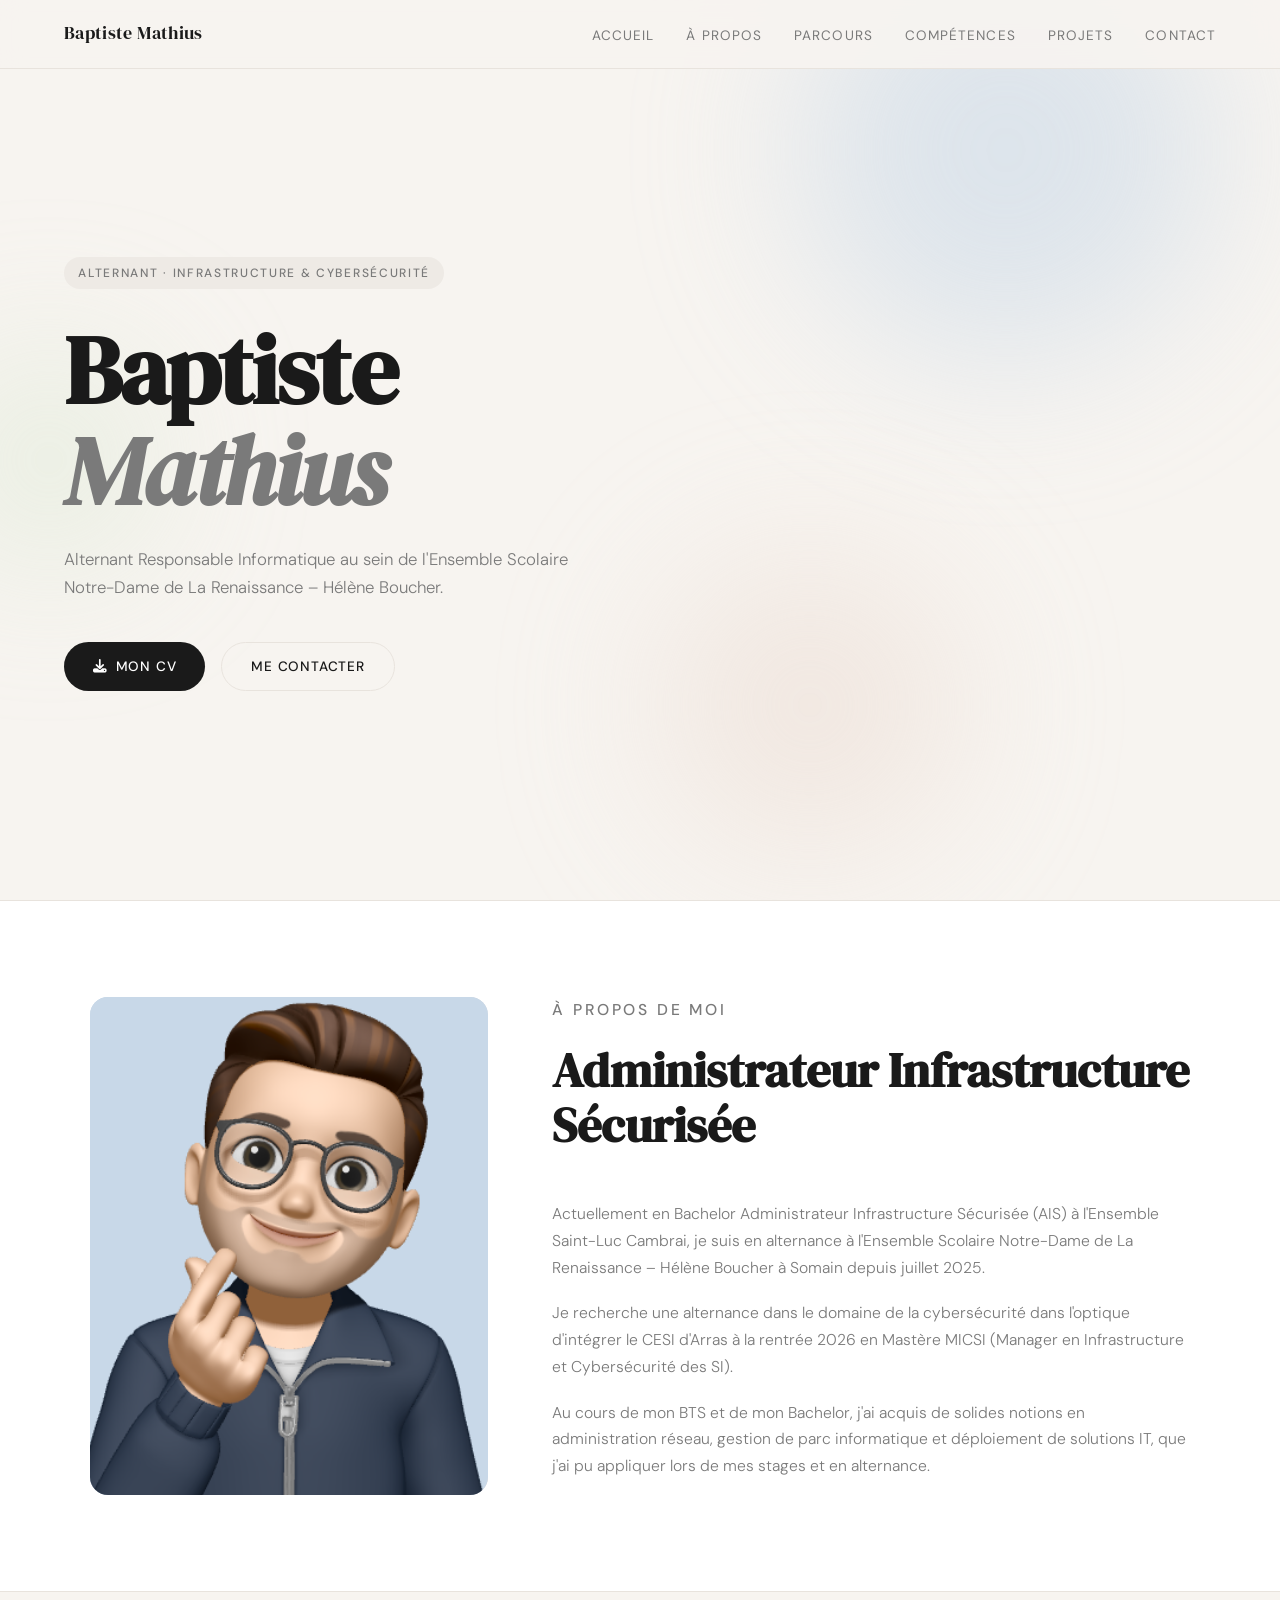
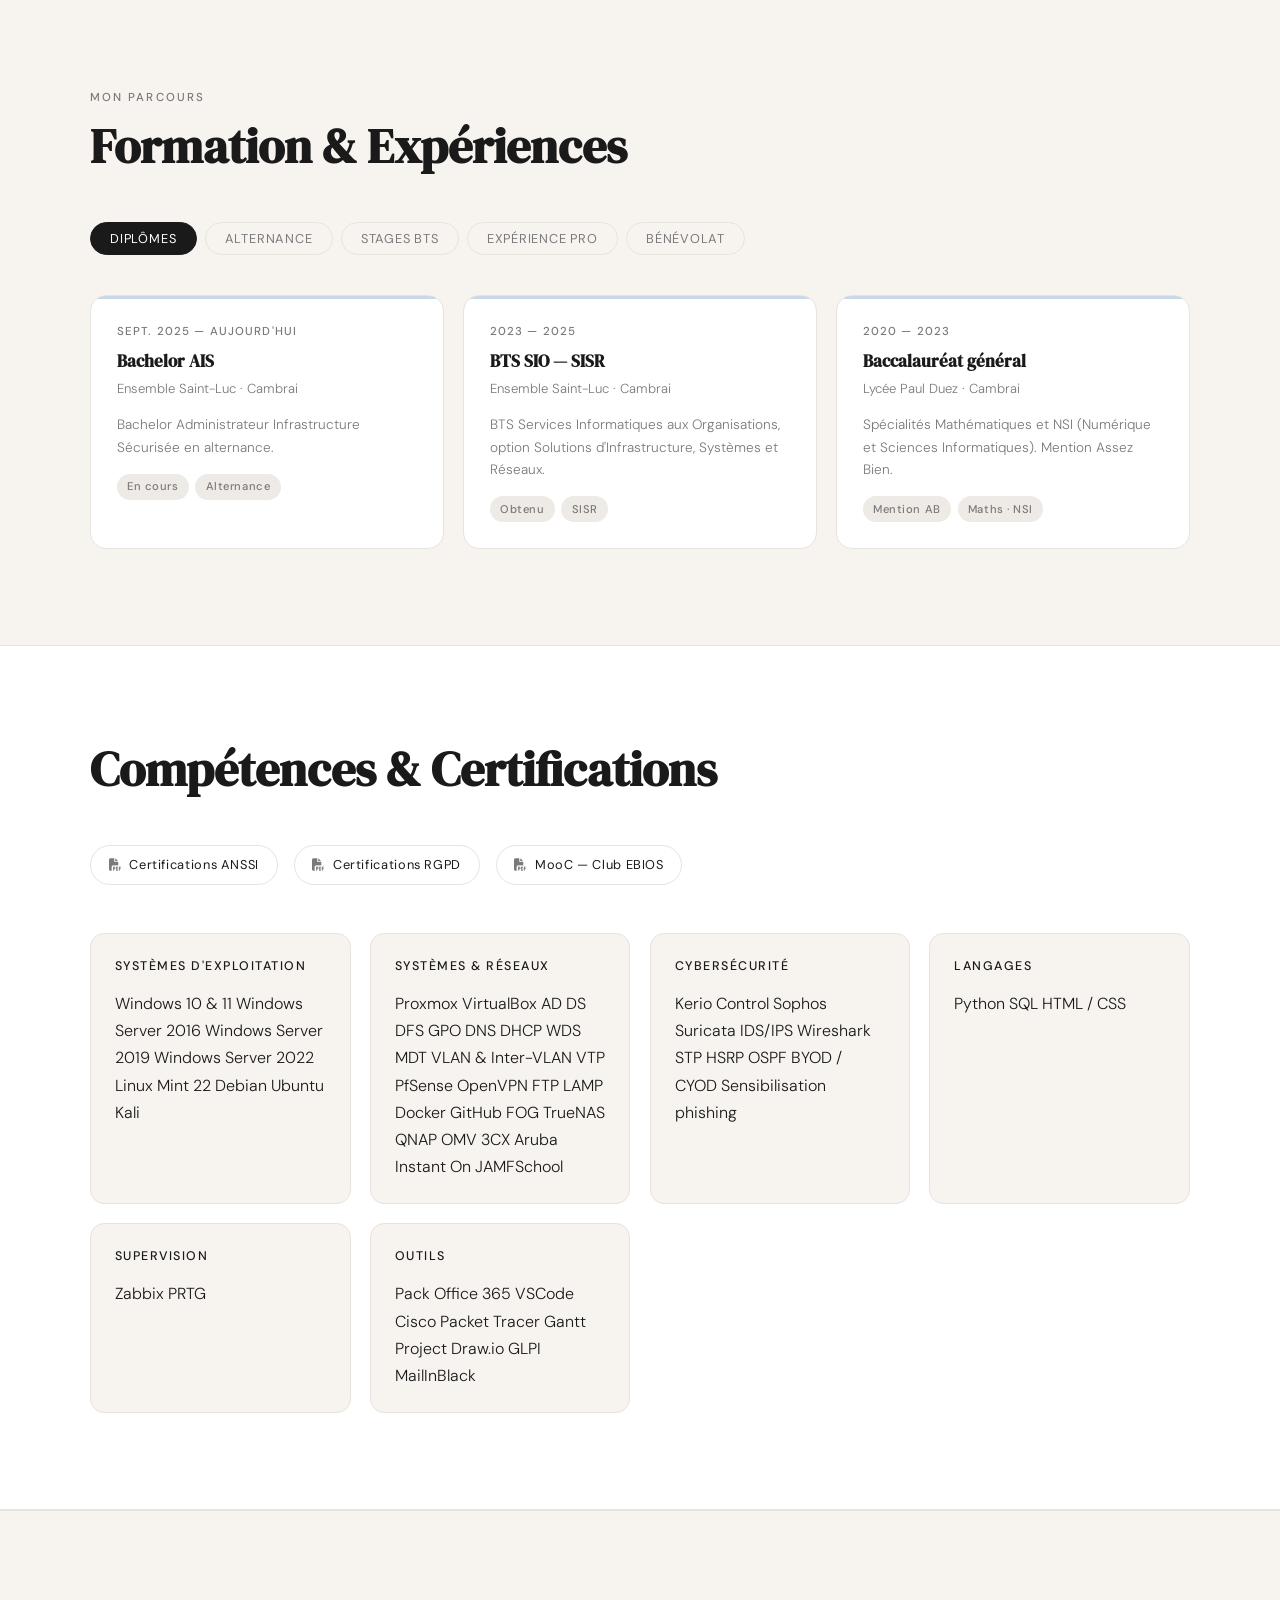
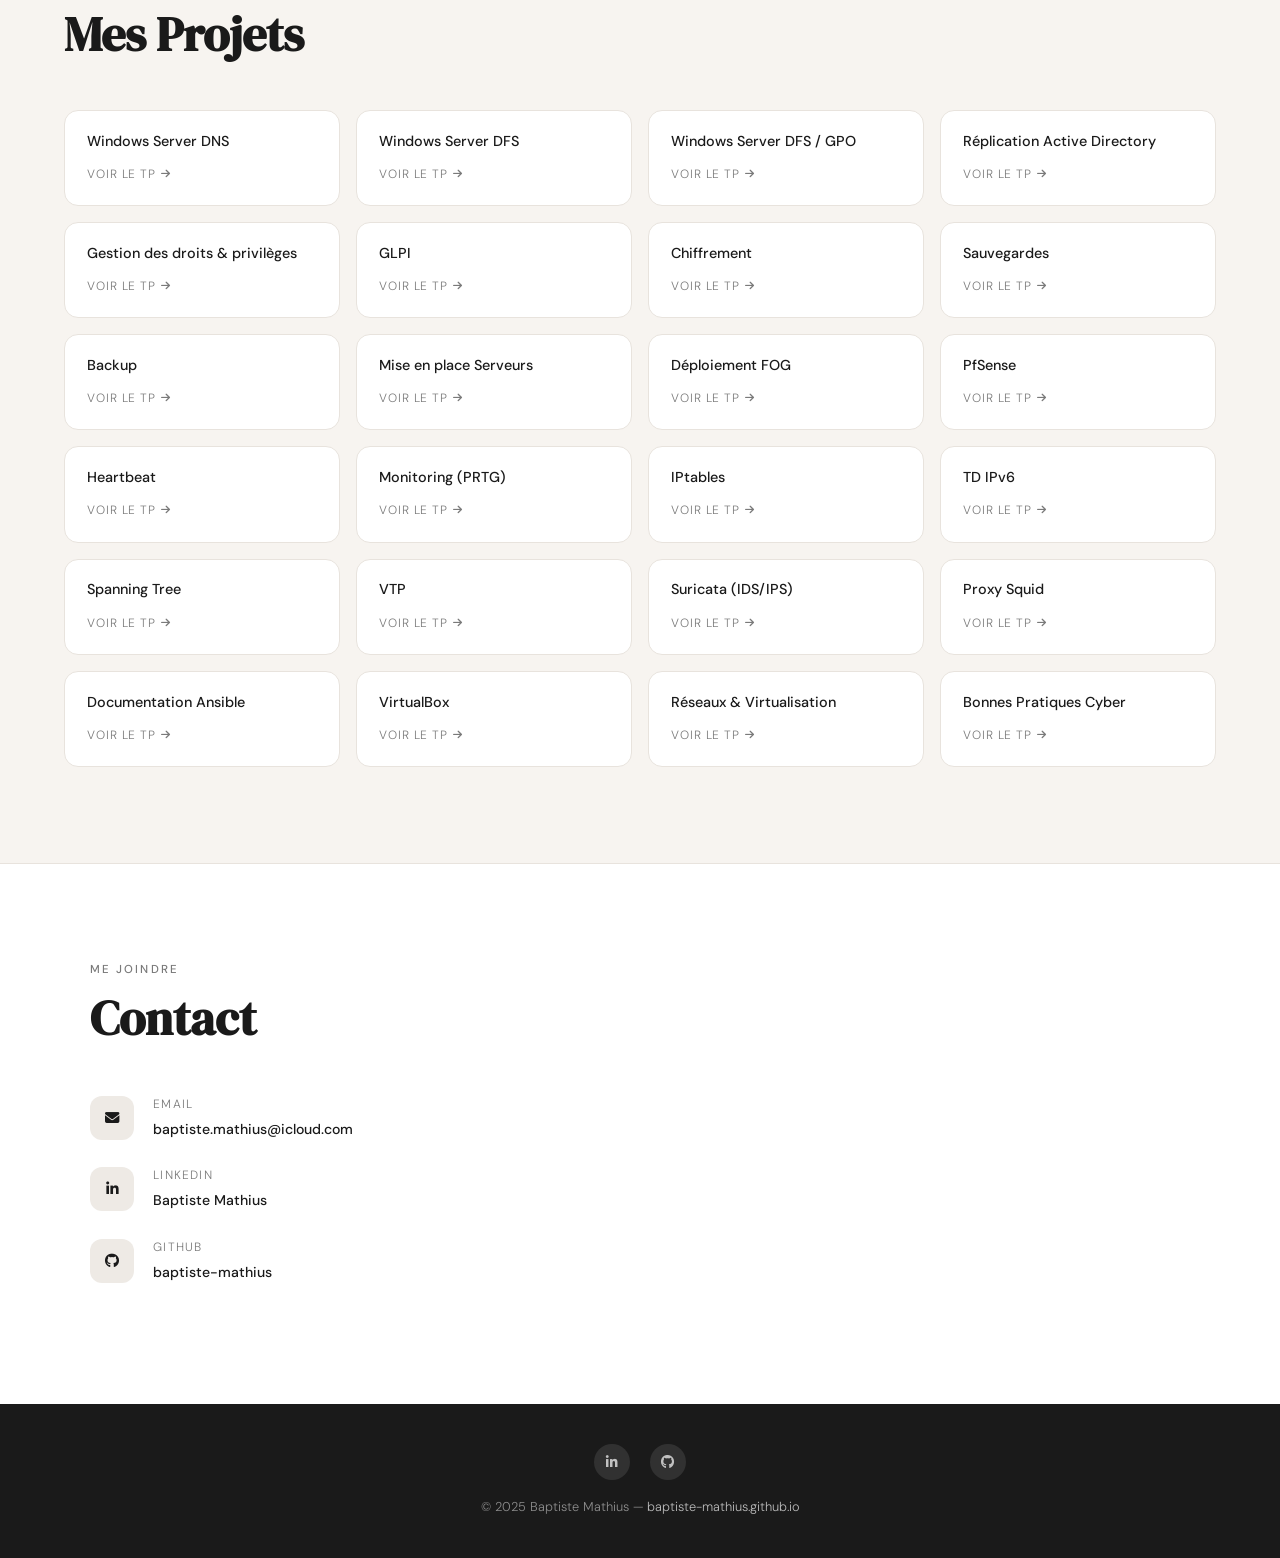
==== commit 56d3d0a7: "Update index.html" ====
--- a/index.html
+++ b/index.html
@@ -684,47 +684,18 @@
 <!-- COMPÉTENCES -->
 <section id="skill">
   <div class="section-inner">
-    <p class="section-label">Mes compétences</p>
     <h2 class="section-title">Compétences &amp; Certifications</h2>
 
-    <!-- Certifications -->
-    <p class="skills-section-label">Certifications</p>
-    <div class="certif-grid">
-      <a class="certif-card" href="img/certif_anssi.pdf" target="_blank">
-        <div class="certif-icon blue"><i class="fa fa-shield-halved"></i></div>
-        <div>
-          <p class="certif-name">ANSSI</p>
-          <p class="certif-sub">Sécurité des systèmes d'information</p>
-        </div>
-        <span class="certif-arrow"><i class="fa fa-arrow-up-right-from-square"></i></span>
-      </a>
-      <a class="certif-card" href="img/Certifications_RGPD.pdf" target="_blank">
-        <div class="certif-icon peach"><i class="fa fa-lock"></i></div>
-        <div>
-          <p class="certif-name">RGPD</p>
-          <p class="certif-sub">Protection des données personnelles</p>
-        </div>
-        <span class="certif-arrow"><i class="fa fa-arrow-up-right-from-square"></i></span>
-      </a>
-      <a class="certif-card" href="img/MOOC_EBIOS.pdf" target="_blank">
-        <div class="certif-icon green"><i class="fa fa-clipboard-list"></i></div>
-        <div>
-          <p class="certif-name">MooC — Club EBIOS</p>
-          <p class="certif-sub">Gestion des risques cyber</p>
-        </div>
-        <span class="certif-arrow"><i class="fa fa-arrow-up-right-from-square"></i></span>
-      </a>
-    </div>
-
-    <!-- Compétences techniques -->
-    <p class="skills-section-label">Compétences techniques</p>
-    <div class="skills-grid-new">
-
-      <div class="skill-card-new">
-        <div class="skill-card-header">
-          <div class="skill-card-ico blue"><i class="fa fa-desktop"></i></div>
-          <span class="skill-card-name">Systèmes d'exploitation</span>
-        </div>
+    <div class="certif-row">
+      <a class="certif-link" href="img/certif_anssi.pdf" target="_blank"><i class="fa fa-file-pdf"></i> Certifications ANSSI</a>
+      <a class="certif-link" href="img/Certifications_RGPD.pdf" target="_blank"><i class="fa fa-file-pdf"></i> Certifications RGPD</a>
+      <a class="certif-link" href="img/MOOC_EBIOS.pdf" target="_blank"><i class="fa fa-file-pdf"></i> MooC — Club EBIOS</a>
+    </div>
+
+    <div class="skills-grid">
+
+      <div class="skill-card">
+        <p class="skill-card-title">Systèmes d'exploitation</p>
         <div class="skill-tags">
           <span class="skill-tag">Windows 10 &amp; 11</span>
           <span class="skill-tag">Windows Server 2016</span>
@@ -737,11 +708,8 @@
         </div>
       </div>
 
-      <div class="skill-card-new">
-        <div class="skill-card-header">
-          <div class="skill-card-ico green"><i class="fa fa-network-wired"></i></div>
-          <span class="skill-card-name">Systèmes &amp; Réseaux</span>
-        </div>
+      <div class="skill-card">
+        <p class="skill-card-title">Systèmes &amp; Réseaux</p>
         <div class="skill-tags">
           <span class="skill-tag">Proxmox</span>
           <span class="skill-tag">VirtualBox</span>
@@ -770,11 +738,8 @@
         </div>
       </div>
 
-      <div class="skill-card-new">
-        <div class="skill-card-header">
-          <div class="skill-card-ico peach"><i class="fa fa-user-shield"></i></div>
-          <span class="skill-card-name">Cybersécurité</span>
-        </div>
+      <div class="skill-card">
+        <p class="skill-card-title">Cybersécurité</p>
         <div class="skill-tags">
           <span class="skill-tag">Kerio Control</span>
           <span class="skill-tag">Sophos</span>
@@ -783,16 +748,13 @@
           <span class="skill-tag">STP</span>
           <span class="skill-tag">HSRP</span>
           <span class="skill-tag">OSPF</span>
-          <span class="skill-tag">BYOD/CYOD</span>
+          <span class="skill-tag">BYOD / CYOD</span>
           <span class="skill-tag">Sensibilisation phishing</span>
         </div>
       </div>
 
-      <div class="skill-card-new">
-        <div class="skill-card-header">
-          <div class="skill-card-ico lavend"><i class="fa fa-code"></i></div>
-          <span class="skill-card-name">Langages</span>
-        </div>
+      <div class="skill-card">
+        <p class="skill-card-title">Langages</p>
         <div class="skill-tags">
           <span class="skill-tag">Python</span>
           <span class="skill-tag">SQL</span>
@@ -800,22 +762,16 @@
         </div>
       </div>
 
-      <div class="skill-card-new">
-        <div class="skill-card-header">
-          <div class="skill-card-ico amber"><i class="fa fa-chart-line"></i></div>
-          <span class="skill-card-name">Supervision</span>
-        </div>
+      <div class="skill-card">
+        <p class="skill-card-title">Supervision</p>
         <div class="skill-tags">
           <span class="skill-tag">Zabbix</span>
           <span class="skill-tag">PRTG</span>
         </div>
       </div>
 
-      <div class="skill-card-new">
-        <div class="skill-card-header">
-          <div class="skill-card-ico gray"><i class="fa fa-toolbox"></i></div>
-          <span class="skill-card-name">Outils</span>
-        </div>
+      <div class="skill-card">
+        <p class="skill-card-title">Outils</p>
         <div class="skill-tags">
           <span class="skill-tag">Pack Office 365</span>
           <span class="skill-tag">VSCode</span>
@@ -831,6 +787,7 @@
   </div>
 </section>
 
+<hr class="divider">
 <hr class="divider">
 
 
